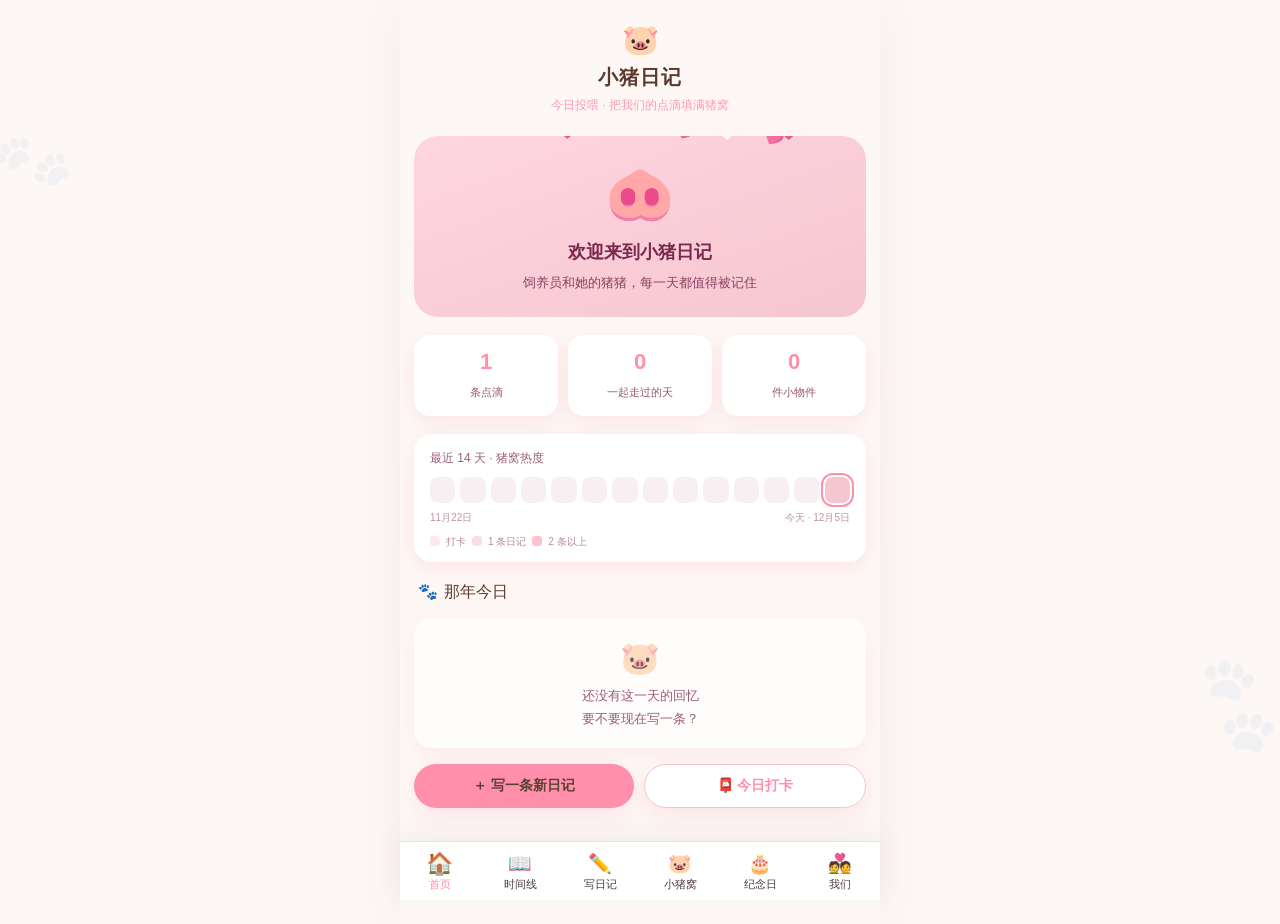
==== index.html @ 369c4606 "deploy: 小猪日记 v3.0（性能优化 + 按需加载 3D）· 2026-11-09 20:40" ====
<!DOCTYPE html>
<html lang="zh-CN">
<head>
<meta charset="UTF-8">
<meta name="viewport" content="width=device-width, initial-scale=1.0, viewport-fit=cover">
<meta name="theme-color" content="#FDF8F5">
<title>小猪日记 · 我们的点滴</title>
<meta name="description" content="专属你们俩的小猪日记，记录每一刻甜蜜。">
<link rel="manifest" href="manifest.json">
<meta name="apple-mobile-web-app-capable" content="yes">
<meta name="mobile-web-app-capable" content="yes">
<meta name="apple-mobile-web-app-status-bar-style" content="default">
<meta name="apple-mobile-web-app-title" content="小猪日记">
<link rel="apple-touch-icon" href="icons/apple-touch-icon.png">
<!-- iOS 主屏启动图：从桌面图标打开时先显示这一屏，避免白屏 -->
<link rel="apple-touch-startup-image" href="splash/1320x2868.png" media="(device-width: 440px) and (device-height: 956px) and (-webkit-device-pixel-ratio: 3)">
<link rel="apple-touch-startup-image" href="splash/1206x2622.png" media="(device-width: 402px) and (device-height: 874px) and (-webkit-device-pixel-ratio: 3)">
<link rel="apple-touch-startup-image" href="splash/1290x2796.png" media="(device-width: 430px) and (device-height: 932px) and (-webkit-device-pixel-ratio: 3)">
<link rel="apple-touch-startup-image" href="splash/1179x2556.png" media="(device-width: 393px) and (device-height: 852px) and (-webkit-device-pixel-ratio: 3)">
<link rel="apple-touch-startup-image" href="splash/1170x2532.png" media="(device-width: 390px) and (device-height: 844px) and (-webkit-device-pixel-ratio: 3)">
<link rel="apple-touch-startup-image" href="splash/1125x2436.png" media="(device-width: 375px) and (device-height: 812px) and (-webkit-device-pixel-ratio: 3)">
<link rel="apple-touch-startup-image" href="splash/1242x2208.png" media="(device-width: 414px) and (device-height: 736px) and (-webkit-device-pixel-ratio: 3)">
<link rel="apple-touch-startup-image" href="splash/828x1792.png" media="(device-width: 414px) and (device-height: 896px) and (-webkit-device-pixel-ratio: 2)">
<link rel="apple-touch-startup-image" href="splash/750x1334.png" media="(device-width: 375px) and (device-height: 667px) and (-webkit-device-pixel-ratio: 2)">
<link rel="apple-touch-startup-image" href="splash/1668x2388.png" media="(device-width: 834px) and (device-height: 1194px) and (-webkit-device-pixel-ratio: 2)">
<link rel="apple-touch-startup-image" href="splash/2048x2732.png" media="(device-width: 1024px) and (device-height: 1366px) and (-webkit-device-pixel-ratio: 2)">
<link rel="icon" href="data:image/svg+xml,<svg xmlns='http://www.w3.org/2000/svg' viewBox='0 0 100 100'><text y='.9em' font-size='90'>🐷</text></svg>">
<link rel="stylesheet" href="css/style.css">
  <link rel="stylesheet" href="css/sync.css">
  <link rel="stylesheet" href="css/pen.css">
</head>
<body>

  <!-- ===== 顶部 ===== -->
  <header class="app-header">
    <span class="pig-logo" aria-hidden="true">🐷</span>
    <h1>小猪日记</h1>
    <div class="sub">今日投喂 · 把我们的点滴填满猪窝</div>
  </header>

  <!-- ===== 首页 ===== -->
  <section class="page" id="page-home" aria-label="首页">
    <div class="hero">
      <span class="big-pig" aria-hidden="true">🐽</span>
      <h2>欢迎来到小猪日记</h2>
      <p>饲养员和她的猪猪，每一天都值得被记住</p>
      <div class="hearts" aria-hidden="true"></div>
    </div>

    <div class="stat-row">
      <div class="stat"><b id="stat-entries">0</b><span>条点滴</span></div>
      <div class="stat"><b id="stat-days">0</b><span>一起走过的天</span></div>
      <div class="stat"><b id="stat-items">0</b><span>件小物件</span></div>
    </div>

    <div class="card heat-card">
      <div class="heat-title">最近 14 天 · 猪窝热度</div>
      <div class="heat" id="heat"></div>
      <div class="heat-range" id="heat-range"></div>
      <div class="heat-legend"><i data-l="1"></i>打卡 <i data-l="2"></i>1 条日记 <i data-l="3"></i>2 条以上</div>
    </div>

    <div id="onthisday"></div>

    <div class="home-actions">
      <button class="btn" id="go-write">＋ 写一条新日记</button>
      <button class="btn ghost" id="go-checkin">📮 今日打卡</button>
    </div>
  </section>

  <!-- ===== 时间线 ===== -->
  <section class="page" id="page-timeline" aria-label="时间线">
    <div class="section-title"><span class="paw" aria-hidden="true">🐾</span>我们的时间线<span class="count" id="tl-count"></span></div>

    <div class="search-row">
      <div class="search">
        <span class="si" aria-hidden="true">🔍</span>
        <input id="tl-search" type="search" placeholder="搜索标题、内容或标签" aria-label="搜索日记" autocomplete="off">
        <button type="button" id="tl-clear" aria-label="清空搜索" hidden>✕</button>
      </div>
    </div>
    <div class="chips" id="tag-bar"></div>

    <div class="card">
      <div class="timeline" id="tl-list"></div>
    </div>
  </section>

  <!-- ===== 写点滴 ===== -->
  <section class="page" id="page-write" aria-label="写日记">
    <div class="section-title"><span class="paw" aria-hidden="true">🐾</span><span id="write-title">写一条新日记</span></div>
    <div class="card">
      <form id="entry-form" novalidate>
        <div class="field">
          <label for="e-date">这一天</label>
          <input id="e-date" type="date">
        </div>
        <div class="field">
          <label>今天是什么心情？</label>
          <div class="mood-pick" id="entry-mood" role="group" aria-label="选择心情">
            <span role="button" tabindex="0" aria-pressed="false">🥰</span>
            <span role="button" tabindex="0" aria-pressed="false">😊</span>
            <span role="button" tabindex="0" aria-pressed="false">🥲</span>
            <span role="button" tabindex="0" aria-pressed="false">😴</span>
            <span role="button" tabindex="0" aria-pressed="false">🤪</span>
            <span role="button" tabindex="0" aria-pressed="false">🥺</span>
          </div>
        </div>
        <div class="field">
          <label for="e-title">标题</label>
          <input id="e-title" type="text" placeholder="例如：一起去喝了奶茶" maxlength="60" autocomplete="off">
        </div>
        <div class="field">
          <label for="e-text">内容</label>
          <textarea id="e-text" placeholder="小猪想记住的细节……"></textarea>
        </div>
        <div class="field">
          <label for="e-tags">标签（用逗号分隔，可选）</label>
          <input id="e-tags" type="text" placeholder="例如：奶茶, 约会, 周末" autocomplete="off">
        </div>
        <button class="btn block" type="submit" id="entry-submit">🐽 小猪记下啦</button>
        <button class="btn block ghost" type="button" id="entry-cancel" hidden>取消编辑</button>
      </form>
    </div>
  </section>

  <!-- ===== 小猪屋（打卡 + 小物件） ===== -->
  <section class="page" id="page-items" aria-label="小猪窝">
    <div class="section-title"><span class="paw" aria-hidden="true">🐾</span>小猪窝 · 养成</div>
    <div class="pen-card" id="pen-card">
      <div class="pen-scene" id="pen-scene">
        <span class="pen-glow" aria-hidden="true"></span>
        <canvas class="pig-3d" id="pig3d" aria-hidden="true"></canvas>
        <span class="pig-shadow" aria-hidden="true"></span>
        <button class="pig pig-element" id="pig" type="button" aria-label="摸摸小猪的头">
          <span class="pig-float" aria-hidden="true">
            <span class="pig-ear left"></span>
            <span class="pig-ear right"></span>
            <span class="pig-head">
              <span class="pig-eye left"><i></i></span>
              <span class="pig-eye right"><i></i></span>
              <span class="pig-cheek left"></span>
              <span class="pig-cheek right"></span>
              <span class="pig-snout"><i></i><i></i></span>
              <span class="pig-mouth"></span>
            </span>
            <span class="pig-crown" id="pig-crown" hidden>👑</span>
          </span>
        </button>
        <span class="pig-zzz" id="pig-zzz" aria-hidden="true">z</span>
        <div class="pen-fx" id="pen-fx" aria-hidden="true"></div>
      </div>

      <div class="pen-stats">
        <div class="pen-stat"><b id="pen-hunger">0</b><span>饱腹度</span></div>
        <div class="pen-stat"><b id="pen-growth">0</b><span>成长值</span></div>
        <div class="pen-stat"><b id="pen-streak">0</b><span>连续互动</span></div>
      </div>

      <div class="pen-actions">
        <button class="btn sm" type="button" id="btn-feed">🍎 喂食</button>
        <button class="btn sm ghost" type="button" id="btn-pat">🤚 摸头</button>
        <button class="btn sm ghost" type="button" id="btn-sleep">😴 睡觉</button>
      </div>
      <p class="hint" id="pen-hint">点点小猪摸摸头，喂饱它就会慢慢长大～</p>
    </div>

    <div class="section-title"><span class="paw" aria-hidden="true">🐾</span>今日打卡</div>
    <div class="card">
      <form id="check-form" novalidate>
        <div class="check-grid">
          <div class="field">
            <label for="c-weather">天气</label>
            <select id="c-weather">
              <option value="晴">☀️ 晴</option>
              <option value="多云">⛅ 多云</option>
              <option value="雨">🌧️ 雨</option>
              <option value="雪">❄️ 雪</option>
              <option value="雾">🌫️ 雾</option>
              <option value="夜">🌙 夜</option>
            </select>
          </div>
          <div class="field">
            <label>今天的心情猪</label>
            <div class="mood-pick" id="c-mood" role="group" aria-label="选择心情色">
              <span role="button" tabindex="0" aria-pressed="false">🩷</span>
              <span role="button" tabindex="0" aria-pressed="false">🩵</span>
              <span role="button" tabindex="0" aria-pressed="false">🤍</span>
              <span role="button" tabindex="0" aria-pressed="false">🩶</span>
            </div>
          </div>
        </div>
        <div class="field">
          <label for="c-quote">今日一句</label>
          <input id="c-quote" type="text" placeholder="今天最想说的一句话" maxlength="80" autocomplete="off">
        </div>
        <div class="field">
          <label for="c-song">一起听的歌</label>
          <input id="c-song" type="text" placeholder="歌名 / 歌手" maxlength="60" autocomplete="off">
        </div>
        <div class="field">
          <label for="c-note">小备注</label>
          <input id="c-note" type="text" placeholder="今天发生的小事" maxlength="120" autocomplete="off">
        </div>
        <button class="btn block" type="submit">🐾 打卡完成</button>
      </form>
    </div>

    <div class="section-title"><span class="paw" aria-hidden="true">🐾</span>打卡小存档</div>
    <div class="card" id="checkin-history"></div>

    <div class="section-title"><span class="paw" aria-hidden="true">🐾</span>小猪屋 · 小物件<span class="count" id="item-count"></span></div>
    <div class="card">
      <form id="item-form" novalidate>
        <div class="field">
          <label>选一个图标</label>
          <input id="i-icon" type="hidden" value="🧸">
          <div id="emoji-picker" class="emoji-picker" role="group" aria-label="选择小物件图标"></div>
        </div>
        <div class="field">
          <label for="i-name">物件名称</label>
          <input id="i-name" type="text" placeholder="例如：第一次约会的电影票" maxlength="40" autocomplete="off">
        </div>
        <div class="field">
          <label for="i-desc">小故事</label>
          <input id="i-desc" type="text" placeholder="关于它的回忆（可选）" maxlength="80" autocomplete="off">
        </div>
        <button class="btn block" type="submit">🧸 收藏进小猪屋</button>
      </form>
    </div>

    <div class="item-grid" id="item-grid"></div>
  </section>

  <!-- ===== 纪念日 ===== -->
  <section class="page" id="page-milestone" aria-label="纪念日">
    <div class="section-title"><span class="paw" aria-hidden="true">🐾</span>我们的日子</div>
    <div id="together-days"></div>
    <div id="ms-list"></div>

    <div class="section-title"><span class="paw" aria-hidden="true">🐾</span>添加纪念日</div>
    <div class="card">
      <form id="ms-form" novalidate>
        <div class="field">
          <label for="m-type">类型</label>
          <select id="m-type">
            <option value="anniversary">💍 在一起的日子</option>
            <option value="birthday">🎂 生日</option>
            <option value="custom">🎈 其他纪念日</option>
          </select>
        </div>
        <div class="field">
          <label for="m-title">名字</label>
          <input id="m-title" type="text" placeholder="例如：第一次牵手" maxlength="40" autocomplete="off">
        </div>
        <div class="field">
          <label for="m-date">日期</label>
          <input id="m-date" type="date">
        </div>
        <button class="btn block" type="submit">🎈 加入倒数</button>
      </form>
    </div>
  </section>

  <!-- ===== 我们 ===== -->
  <section class="page" id="page-us" aria-label="我们">
    <div class="section-title"><span class="paw" aria-hidden="true">🐾</span>关于我们</div>
    <div class="card">
      <div class="us-heart" aria-hidden="true">🐷💗🐽</div>
      <div class="us-names"><span id="us-a">小猪</span> &amp; <b id="us-b">饲养员</b></div>
      <div class="us-line">今日投喂 · 把猪窝填满</div>
      <div class="us-quote">"小猪今日心情：多云转晴，因为见到了饲养员。"</div>

      <form id="us-form" novalidate>
        <div class="field">
          <label for="us-text-a">TA 的称呼</label>
          <input id="us-text-a" type="text" placeholder="小猪" maxlength="20" autocomplete="off">
        </div>
        <div class="field">
          <label for="us-text-b">你的称呼</label>
          <input id="us-text-b" type="text" placeholder="饲养员" maxlength="20" autocomplete="off">
        </div>
        <button class="btn block" type="submit">🐽 保存称呼</button>
      </form>
    </div>

    <div class="card" id="sync-card" hidden>
      <div class="section-sub">🔗 两台手机同步</div>
      <p class="hint">连上之后，谁写的另一边几秒就能看到；<b>删除也会同步</b>。日记在本机加密后才上传，服务器只存乱码。</p>
      <div id="sync-off">
        <button class="btn block" type="button" id="btn-sync-create">🐷 我先开一个，生成配对码</button>
        <div class="field" style="margin-top:12px">
          <label for="sync-code">或者填对方给的配对码</label>
          <input id="sync-code" type="text" placeholder="XXXX-XXXX-XXXX-XXXX" maxlength="19" autocomplete="off" autocapitalize="characters" spellcheck="false">
        </div>
        <button class="btn ghost block" type="button" id="btn-sync-join">🔗 连上对方的</button>
      </div>
      <div id="sync-on" hidden>
        <div class="sync-code" id="sync-code-show"></div>
        <div class="data-row">
          <button class="btn sm ghost" type="button" id="btn-sync-copy">复制配对码</button>
          <button class="btn sm" type="button" id="btn-sync-now">立即同步</button>
          <button class="btn sm danger" type="button" id="btn-sync-off">断开</button>
        </div>
      </div>
      <p class="hint" id="sync-status"></p>
    </div>

    <div class="card">
      <div class="section-sub">数据存在这台设备的浏览器里</div>
      <div class="data-summary" id="data-summary"></div>
      <div class="data-row">
        <button class="btn sm" type="button" id="btn-export">⬇️ 导出备份</button>
        <button class="btn sm ghost" type="button" id="btn-share" hidden>📤 分享给对方</button>
        <label class="btn sm ghost" for="file-import" role="button" tabindex="0">⬆️ 导入备份</label>
        <input id="file-import" type="file" accept="application/json,.json" hidden>
        <button class="btn sm danger" type="button" id="btn-clear">🗑️ 清空数据</button>
      </div>
      <p class="hint">💡 换手机、换浏览器或清理缓存前，记得先导出一份备份。<br>导入使用合并方式，不会覆盖已有的回忆。<br>📱 两台手机想共用一份日记：A 点「分享给对方」发出去，B 点「导入备份」选中它即可（合并，不覆盖）。</p>
    </div>

    <div class="card" id="install-card" hidden>
      <div class="section-sub">📲 装到手机主屏</div>
      <p class="hint" id="install-hint"></p>
      <button class="btn block" type="button" id="btn-install" hidden>➕ 添加到主屏幕</button>
      <a class="btn block ghost" id="btn-apk" href="./dl/pig-diary.apk" download hidden>⬇️ 下载安卓安装包（APK）</a>
      <p class="hint" id="apk-note" hidden></p>
      <p class="hint" id="install-note" hidden>装好后从桌面图标打开，全屏无地址栏，断网也能写日记。</p>
    </div>
  </section>

  <!-- ===== 底部导航 ===== -->
  <nav class="tabbar" aria-label="主导航">
    <button data-page="home" class="active" aria-current="page"><span class="ic" aria-hidden="true">🏠</span>首页</button>
    <button data-page="timeline"><span class="ic" aria-hidden="true">📖</span>时间线</button>
    <button data-page="write"><span class="ic" aria-hidden="true">✏️</span>写日记</button>
    <button data-page="items"><span class="ic" aria-hidden="true">🐷</span>小猪窝</button>
    <button data-page="milestone"><span class="ic" aria-hidden="true">🎂</span>纪念日</button>
    <button data-page="us"><span class="ic" aria-hidden="true">💑</span>我们</button>
  </nav>

  <button id="toTop" title="回到顶部" aria-label="回到顶部">🐽</button>
  <div class="toast" id="toast" role="status" aria-live="polite"></div>

  <noscript><div class="card" style="margin-top:20px">这个页面需要开启 JavaScript 才能记录小猪日记 🐷</div></noscript>

  <script src="js/data.js"></script>
  <script src="js/sync-config.js"></script>
  <script src="js/sync.js"></script>
  <script src="js/app.js"></script>
  <script src="js/pen.js"></script>
  <script src="js/pig-motion.js"></script>
  <script src="js/pig3d.js"></script>
</body>
</html>
---- css/style.css ----
﻿/* ===== 小猪日记 · 样式 ===== */
:root {
  --bg:        #FDF8F5;
  --pink:      #F5C6D0;
  --pink2:     #FFD6E0;
  --pink-hot:  #FF8FAB;
  --press:     #7A284E;   /* 深压色：正文/日期 */
  --brown:     #5C3A2E;   /* 暖棕：标题强调 */
  --text:      #4A3B3A;   /* 暖棕灰正文，不用纯黑 */
  --line:      #F3DDE2;
  --shadow:    0 6px 20px rgba(255, 143, 171, 0.18);
  --radius:    18px;
}

* { box-sizing: border-box; margin: 0; padding: 0; -webkit-tap-highlight-color: transparent; }

html { background: var(--bg); overscroll-behavior-y: contain; }
html, body { -webkit-text-size-adjust: 100%; }

body {
  font-family: -apple-system, "PingFang SC", "Microsoft YaHei", "WenQuanYi Micro Hei", sans-serif;
  background: var(--bg);
  color: var(--text);
  line-height: 1.75;
  font-size: 15px;
  max-width: 480px;
  margin: 0 auto;
  min-height: 100vh;
  min-height: 100dvh;
  position: relative;
  overflow-x: hidden;
}

[hidden] { display: none !important; }

/* 背景装饰：淡淡的爪印 */
body::before {
  content: "🐾";
  position: fixed;
  top: 12%; left: -6px;
  font-size: 60px;
  opacity: .05;
  transform: rotate(-20deg);
  pointer-events: none;
  z-index: 0;
}
body::after {
  content: "🐾";
  position: fixed;
  bottom: 14%; right: -8px;
  font-size: 80px;
  opacity: .05;
  transform: rotate(25deg);
  pointer-events: none;
  z-index: 0;
}

a { color: var(--press); }

/* 键盘可达性 */
:focus-visible {
  outline: 2px solid var(--pink-hot);
  outline-offset: 2px;
  border-radius: 8px;
}

/* ===== 顶部 ===== */
.app-header {
  text-align: center;
  padding: calc(22px + env(safe-area-inset-top, 0px)) 16px 14px;
  position: relative;
  z-index: 2;
}
.app-header .pig-logo {
  font-size: 30px;
  display: block;
  line-height: 1.2;
  animation: wobble 3s ease-in-out infinite;
}
.app-header h1 {
  font-size: 20px;
  color: var(--brown);
  letter-spacing: 1px;
  margin-top: 2px;
}
.app-header .sub {
  font-size: 12px;
  color: var(--pink-hot);
  opacity: .9;
}
@keyframes wobble {
  0%,100% { transform: rotate(-4deg); }
  50%     { transform: rotate(4deg); }
}

/* ===== 卡片通用 ===== */
.card {
  background: #fff;
  border-radius: var(--radius);
  box-shadow: var(--shadow);
  padding: 16px;
  margin: 0 14px 16px;
  position: relative;
  z-index: 1;
}

.section-title {
  display: flex;
  align-items: center;
  gap: 6px;
  font-size: 16px;
  color: var(--brown);
  margin: 4px 18px 12px;
}
.section-title .paw { color: var(--pink-hot); }
.section-title .count {
  margin-left: auto;
  font-size: 11px;
  font-weight: normal;
  color: var(--press);
  opacity: .6;
}
.section-sub {
  font-size: 13px;
  color: var(--brown);
  margin-bottom: 6px;
}

/* ===== Hero 首页 ===== */
.hero {
  background: linear-gradient(160deg, var(--pink2), var(--pink));
  border-radius: 24px;
  margin: 6px 14px 18px;
  padding: 22px 18px;
  text-align: center;
  position: relative;
  overflow: hidden;
  z-index: 1;
}
.hero .big-pig { font-size: 56px; display: block; line-height: 1.3; }
.hero h2 { color: var(--press); font-size: 18px; margin: 6px 0 4px; }
.hero p { font-size: 13px; color: var(--press); opacity: .85; }

/* 飘落爱心 */
.hearts { position: absolute; inset: 0; pointer-events: none; overflow: hidden; }
.hearts i {
  position: absolute;
  top: -20px;
  color: #fff;
  font-style: normal;
  animation: fall linear infinite;
  opacity: .8;
}
@keyframes fall {
  0%   { transform: translateY(0) rotate(0deg);   opacity: 0; }
  10%  { opacity: .9; }
  100% { transform: translateY(220px) rotate(360deg); opacity: 0; }
}

/* ===== 数据小格子 ===== */
.stat-row { display: flex; gap: 10px; margin: 0 14px 18px; }
.stat {
  flex: 1;
  background: #fff;
  border-radius: 16px;
  box-shadow: var(--shadow);
  padding: 12px 8px;
  text-align: center;
}
.stat b { display: block; font-size: 22px; color: var(--pink-hot); line-height: 1.4; }
.stat span { font-size: 11px; color: var(--press); opacity: .8; }

/* ===== 最近 14 天热度 ===== */
.heat-card { padding: 14px 16px 12px; }
.heat-title { font-size: 12px; color: var(--press); opacity: .75; margin-bottom: 8px; }
.heat { display: flex; gap: 5px; }
.heat .h {
  flex: 1 1 0;
  min-width: 0;
  height: 26px;
  border-radius: 8px;
  background: #F8EFF2;
}
.heat .h[data-l="1"] { background: var(--pink2); }
.heat .h[data-l="2"] { background: var(--pink); }
.heat .h[data-l="3"] { background: var(--pink-hot); }
.heat .h[data-today="1"] { outline: 2px solid var(--pink-hot); outline-offset: 2px; }
.heat-range {
  display: flex;
  justify-content: space-between;
  font-size: 10px;
  color: var(--press);
  opacity: .5;
  margin-top: 6px;
}
.heat-legend {
  display: flex;
  align-items: center;
  gap: 6px;
  font-size: 10px;
  color: var(--press);
  opacity: .55;
  margin-top: 6px;
}
.heat-legend i {
  width: 10px; height: 10px; border-radius: 3px;
  display: inline-block; background: var(--pink2);
}
.heat-legend i[data-l="2"] { background: var(--pink); }
.heat-legend i[data-l="3"] { background: var(--pink-hot); }

/* 首页按钮 */
.home-actions {
  display: flex;
  gap: 10px;
  margin: 0 14px 20px;
}
.home-actions .btn { flex: 1; padding: 12px 8px; font-size: 14px; }

/* ===== 搜索 / 标签筛选 ===== */
.search-row { margin: 0 14px 10px; }
.search {
  display: flex;
  align-items: center;
  gap: 8px;
  background: #fff;
  border: 1.5px solid var(--line);
  border-radius: 24px;
  padding: 7px 14px;
  box-shadow: var(--shadow);
}
.search .si { font-size: 13px; opacity: .55; }
.search input {
  flex: 1;
  min-width: 0;
  border: none;
  outline: none;
  background: transparent;
  font-size: 14px;
  color: var(--text);
  font-family: inherit;
}
.search input::-webkit-search-cancel-button { display: none; }
.search button {
  border: none;
  background: none;
  color: var(--press);
  opacity: .5;
  font-size: 13px;
  cursor: pointer;
  padding: 2px 4px;
  line-height: 1;
}

.chips {
  display: flex;
  gap: 6px;
  overflow-x: auto;
  padding: 0 14px 12px;
  scrollbar-width: none;
}
.chips::-webkit-scrollbar { display: none; }
.chip {
  flex: 0 0 auto;
  border: 1px solid var(--pink);
  background: #fff;
  color: var(--press);
  border-radius: 20px;
  padding: 3px 12px;
  font-size: 12px;
  cursor: pointer;
  font-family: inherit;
  transition: .18s;
}
.chip.on { background: var(--pink-hot); border-color: var(--pink-hot); color: #fff; }

/* ===== 时间线 ===== */
.timeline { position: relative; padding-left: 8px; }
.tl-item {
  position: relative;
  padding: 4px 6px 20px 34px;
  border-left: 2px dashed var(--pink);
}
.tl-item:last-child { border-left-color: transparent; }
.tl-item::before {
  content: "🐽";
  position: absolute;
  left: -15px;
  top: 2px;
  width: 28px; height: 28px;
  background: #fff;
  border-radius: 50%;
  display: flex; align-items: center; justify-content: center;
  font-size: 14px;
  box-shadow: var(--shadow);
}
.tl-date { font-size: 12px; color: var(--press); opacity: .8; }
.tl-title { font-size: 15px; color: var(--brown); margin: 2px 0; }
.tl-text { font-size: 14px; color: var(--text); word-break: break-word; }
.tl-tags { margin-top: 6px; display: flex; flex-wrap: wrap; gap: 6px; }
.tl-tag {
  font-family: inherit;
  border: none;
  font-size: 11px;
  background: var(--pink2);
  color: var(--press);
  padding: 2px 10px;
  border-radius: 20px;
  cursor: pointer;
}
.tl-foot { margin-top: 8px; display: flex; align-items: center; gap: 8px; }
.like-btn {
  border: none;
  background: var(--pink2);
  color: var(--press);
  font-size: 12px;
  font-family: inherit;
  padding: 4px 12px;
  border-radius: 20px;
  cursor: pointer;
}
.like-btn.on { background: var(--pink-hot); color: #fff; }
.tl-edit, .tl-del {
  border: none;
  background: none;
  color: #b97c92;
  font-size: 12px;
  font-family: inherit;
  cursor: pointer;
  padding: 4px 2px;
}
.tl-edit { margin-left: auto; }
.tl-del { color: #c99; }

/* 空状态 */
.empty {
  text-align: center;
  padding: 30px 16px;
  color: var(--press);
  opacity: .75;
  font-size: 13px;
}
.empty .ep { font-size: 44px; display: block; margin-bottom: 8px; line-height: 1.4; }
.empty.small { padding: 18px 12px; }
.empty.small .ep { font-size: 32px; margin-bottom: 4px; }

/* ===== 按钮 ===== */
.btn {
  display: inline-block;
  border: none;
  background: #FF8FAB;
  color: #5C4033;
  font-weight: 600;
  font-size: 15px;
  font-family: inherit;
  padding: 12px 22px;
  border-radius: 24px;
  cursor: pointer;
  box-shadow: var(--shadow);
  text-decoration: none;
  text-align: center;
  transition: transform .15s, box-shadow .15s;
}
.btn:active { transform: translateY(1px); }
.btn.ghost { background: #fff; color: var(--pink-hot); border: 1px solid var(--pink); }
.btn.danger { background: #fff; color: #C2557A; border: 1px solid #EFC3D1; }
.btn.block { display: block; width: 100%; margin: 0 0 12px; }
.btn.block:last-child { margin-bottom: 0; }
.btn.sm { font-size: 12.5px; padding: 8px 12px; border-radius: 18px; }

/* ===== 表单 ===== */
.field { margin-bottom: 14px; }
.field label { display: block; font-size: 13px; color: var(--brown); margin-bottom: 6px; }
.field input, .field textarea, .field select {
  width: 100%;
  border: 1.5px solid var(--line);
  background: #fff;
  border-radius: 12px;
  padding: 10px 12px;
  font-size: 14px;
  color: var(--text);
  font-family: inherit;
  transition: border-color .2s;
}
.field input:focus, .field textarea:focus, .field select:focus {
  outline: none;
  border-color: var(--pink-hot);
}
.field textarea { min-height: 110px; resize: vertical; line-height: 1.7; }
.mood-pick { display: flex; gap: 6px; flex-wrap: wrap; }
.mood-pick span {
  font-size: 22px;
  cursor: pointer;
  padding: 4px 6px;
  border-radius: 10px;
  opacity: .4;
  transition: .2s;
}
.mood-pick span.active { opacity: 1; background: var(--pink2); transform: scale(1.15); }

/* ===== 打卡 ===== */
.check-grid { display: grid; grid-template-columns: 1fr 1fr; gap: 10px; }
.check-grid .field { margin-bottom: 14px; }

/* 打卡小存档 */
#checkin-history { padding: 6px 16px; }
.chk {
  display: flex;
  align-items: flex-start;
  gap: 10px;
  padding: 12px 0;
  border-bottom: 1px dashed var(--line);
}
.chk:last-child { border-bottom: none; }
.chk .cm { font-size: 20px; line-height: 1.6; }
.chk .cb { flex: 1; min-width: 0; }
.chk .cd { font-size: 11px; color: var(--press); opacity: .7; margin-bottom: 2px; }
.chk .cq { font-size: 13px; color: var(--brown); word-break: break-word; }
.chk .cs { font-size: 12px; color: var(--text); opacity: .82; word-break: break-word; }

.icon-btn {
  border: none;
  background: transparent;
  color: #d3a9b7;
  font-size: 13px;
  line-height: 1;
  padding: 4px 6px;
  cursor: pointer;
  border-radius: 8px;
  font-family: inherit;
}
.icon-btn:active { background: var(--pink2); }

/* ===== 小物件 ===== */
.emoji-picker {
  display: flex;
  flex-wrap: wrap;
  gap: 2px;
  background: var(--pink2);
  border-radius: 12px;
  padding: 6px;
}
.emoji-picker .emo {
  border: none;
  background: transparent;
  font-size: 20px;
  line-height: 1.5;
  padding: 3px 5px;
  border-radius: 8px;
  cursor: pointer;
  transition: .15s;
}
.emoji-picker .emo.on { background: #fff; transform: scale(1.1); }

.item-grid {
  display: grid;
  grid-template-columns: 1fr 1fr;
  gap: 12px;
  margin: 0 14px 16px;
}
.item {
  position: relative;
  background: #fff;
  border-radius: 16px;
  box-shadow: var(--shadow);
  padding: 14px 12px;
  text-align: center;
}
.item .emo { font-size: 30px; display: block; line-height: 1.4; }
.item .in { font-size: 14px; color: var(--brown); margin: 4px 0 2px; word-break: break-word; }
.item .id { font-size: 11px; color: var(--press); opacity: .7; }
.item .desc { margin-top: 4px; word-break: break-word; }
.item .x { position: absolute; top: 4px; right: 6px; }

/* ===== 纪念日 ===== */
.ms-item {
  display: flex; align-items: center; gap: 10px;
  background: #fff; border-radius: 16px; box-shadow: var(--shadow);
  padding: 12px 14px; margin: 0 14px 12px;
}
.ms-item .emo { font-size: 26px; }
.ms-item .mi { flex: 1; min-width: 0; }
.ms-item .mt { font-size: 15px; color: var(--brown); word-break: break-word; }
.ms-item .md { font-size: 11px; color: var(--press); opacity: .8; }
.ms-item .days {
  text-align: right;
  font-size: 20px; color: var(--pink-hot); font-weight: bold;
  line-height: 1.2;
  min-width: 46px;
}
.ms-item .days small { display: block; font-size: 10px; color: var(--press); opacity: .7; font-weight: normal; }

.card.together { text-align: center; }
.tg-label { font-size: 12px; color: var(--press); opacity: .8; }
.tg-days { font-size: 36px; color: var(--pink-hot); font-weight: bold; line-height: 1.3; }

/* ===== 我们页 ===== */
.us-heart { text-align: center; font-size: 40px; margin: 4px 0 10px; line-height: 1.4; }
.us-names { text-align: center; font-size: 18px; color: var(--brown); margin-bottom: 4px; }
.us-names b { color: var(--pink-hot); }
.us-line { text-align: center; font-size: 12px; color: var(--press); opacity: .7; margin-bottom: 16px; }
.us-quote { font-style: italic; text-align: center; color: var(--press); font-size: 14px; padding: 10px 0; }

.data-summary { font-size: 12px; color: var(--press); opacity: .8; margin-bottom: 12px; line-height: 1.9; }
.data-row { display: flex; flex-wrap: wrap; gap: 8px; }
.k {
  display: inline-block;
  min-width: 18px;
  padding: 0 4px;
  border: 1px solid var(--line);
  border-radius: 6px;
  background: #fff;
  font-size: 12px;
  line-height: 18px;
  text-align: center;
}
.hint {
  font-size: 11.5px;
  color: var(--press);
  opacity: .65;
  line-height: 1.8;
  margin-top: 12px;
}

/* ===== 底部导航 ===== */
.tabbar {
  position: fixed;
  bottom: 0; left: 50%;
  transform: translateX(-50%);
  width: 100%; max-width: 480px;
  display: flex;
  background: rgba(255,255,255,.95);
  -webkit-backdrop-filter: blur(8px);
  backdrop-filter: blur(8px);
  border-top: 1px solid var(--line);
  z-index: 50;
  padding-bottom: env(safe-area-inset-bottom, 0px);
}
.tabbar button {
  flex: 1;
  min-width: 0;
  border: none; background: none;
  padding: 8px 0;
  font-size: 10.5px;
  font-family: inherit;
  color: var(--text);
  cursor: pointer;
}
.tabbar button .ic { display: block; font-size: 19px; line-height: 1.45; }
.tabbar button.active { color: var(--pink-hot); }
.tabbar button.active .ic { transform: scale(1.15); }

/* 页面切换 */
.page { display: none; padding-bottom: calc(96px + env(safe-area-inset-bottom, 0px)); }
.page.show { display: block; animation: fade .35s ease; }
@keyframes fade { from { opacity: 0; transform: translateY(8px); } to { opacity: 1; transform: none; } }

/* 提示 */
.toast {
  position: fixed;
  bottom: calc(84px + env(safe-area-inset-bottom, 0px)); left: 50%; transform: translateX(-50%);
  background: var(--press); color: #fff;
  padding: 10px 20px; border-radius: 24px;
  font-size: 13px; z-index: 99;
  opacity: 0; transition: .3s;
  pointer-events: none;
  max-width: 88vw;
  text-align: center;
}
.toast.show { opacity: 1; }

/* 回到顶部：小猪屁股 */
#toTop {
  position: fixed;
  right: 16px; bottom: calc(84px + env(safe-area-inset-bottom, 0px));
  width: 46px; height: 46px;
  border-radius: 50%;
  background: var(--pink-hot);
  color: #fff;
  border: none; cursor: pointer;
  font-size: 20px;
  box-shadow: var(--shadow);
  z-index: 60;
  display: none;
}
#toTop.show { display: block; animation: pop .3s ease; }
@keyframes pop { from { transform: scale(0); } to { transform: scale(1); } }

/* ===== 大屏 ===== */
@media (min-width: 520px) {
  body { box-shadow: 0 0 60px rgba(122, 40, 78, .06); }
  .tabbar { box-shadow: 0 -8px 30px rgba(122, 40, 78, .06); }
}

/* ===== 减少动态 ===== */
@media (prefers-reduced-motion: reduce) {
  *, *::before, *::after {
    animation-duration: .001ms !important;
    animation-iteration-count: 1 !important;
    transition-duration: .001ms !important;
    scroll-behavior: auto !important;
  }
}
---- css/sync.css ----
/* 两台手机同步用的小样式 */
.sync-code {
  font-family: ui-monospace, SFMono-Regular, Menlo, Consolas, monospace;
  font-size: 1.02rem;
  letter-spacing: .1em;
  text-align: center;
  padding: 14px 10px;
  margin: 6px 0 10px;
  border-radius: 14px;
  background: #FFF1F5;
  color: #7A284E;
  word-break: break-all;
  -webkit-user-select: all;
  user-select: all;
}
#sync-status:empty { display: none; }
#sync-status { margin-top: 8px; }
---- css/pen.css ----
﻿/* ===== 小猪窝：3D 卡通养成 =====
 * 全部用 CSS 渐变 + 阴影做出体积感，没有一张图片。
 * 分层：pen-scene（透视）→ pig（体型缩放）→ pig-float（呼吸/漂浮）→ 各部件
 */

.pen-card {
  background: linear-gradient(180deg, #FFFFFF 0%, #FCFCFE 100%);
  border-radius: var(--radius);
  box-shadow: 0 10px 28px rgba(150, 152, 190, .14), inset 0 1px 0 #fff;
  padding: 8px 12px 10px;
  margin-bottom: 14px;
  text-align: center;
}

/* 场景：给整个窝一点空间透视 */
.pen-scene {
  position: relative;
  height: 224px;
  border-radius: 18px;
  overflow: hidden;
  display: flex;
  align-items: flex-end;
  justify-content: center;
  perspective: 900px;
  perspective-origin: 50% 78%;
  background: linear-gradient(135deg, #D4C4FB 0%, #FBE4EC 100%);
  box-shadow: inset 0 1px 12px rgba(130, 132, 180, .10);
  transition: background .6s ease, filter .6s ease;
}

/* 睡觉时：天色暗下来，透出一点月光 */
.pen-scene.sleeping {
  background: linear-gradient(135deg, #BEA9EE 0%, #EFCBDD 100%);
  filter: saturate(.85);
}
.pen-scene.sleeping .pen-glow { opacity: 0; }
/* 3D 打开后不需要这层 CSS 柔光，不然会把房间颜色冲淡 */
.pen-scene.is3d .pen-glow { opacity: 0; }

/* 背景柔光 */
.pen-glow {
  position: absolute;
  left: 50%;
  bottom: 26px;
  width: 260px;
  height: 190px;
  margin-left: -130px;
  border-radius: 50%;
  background: radial-gradient(closest-side, rgba(255, 255, 255, .75), rgba(255, 255, 255, 0) 72%);
  opacity: .85;
  transition: opacity .6s ease;
  pointer-events: none;
}

/* ---------- 小猪 ---------- */
.pig {
  position: relative;
  z-index: 2;
  width: 168px;
  height: 168px;
  margin-bottom: 4px;
  padding: 0;
  border: 0;
  background: transparent;
  cursor: pointer;
  -webkit-tap-highlight-color: transparent;
  outline: none;
  transform-style: preserve-3d;
  /* 身体随成长值变大；轻微前倾做出立体感 */
  transform: rotateX(7deg) scale(var(--grow, 1));
  transform-origin: 50% 92%;
  transition: transform .6s cubic-bezier(.2, .8, .2, 1);
}
.pig:active { transform: rotateX(9deg) scale(calc(var(--grow, 1) * .94)); }
.pig:focus-visible { outline: 3px dashed var(--pink-hot); outline-offset: 8px; border-radius: 50%; }

/* 会呼吸、会上下飘的一层 */
.pig-float {
  position: absolute;
  inset: 0;
  display: block;
  transform-style: preserve-3d;
  animation: floaty 4.2s ease-in-out infinite;
}
@keyframes floaty {
  0%, 100% { transform: translateY(0) scale(1); }
  50%      { transform: translateY(-6px) scale(1.015); }
}

/* 头：径向渐变营造球体，底部内阴影做出下巴的厚度 */
.pig-head {
  position: absolute;
  left: 5px;
  top: 30px;
  width: 158px;
  height: 132px;
  border-radius: 50% 50% 46% 46% / 52% 52% 48% 48%;
  background:
    radial-gradient(60% 52% at 34% 24%, #FFE3EA 0%, #FFC9D6 42%, #FFB4C6 72%, #F79BAF 100%);
  box-shadow:
    inset 0 -18px 26px rgba(214, 96, 126, .30),
    inset 0 10px 18px rgba(255, 255, 255, .55),
    0 16px 26px rgba(226, 120, 150, .28),
    0 2px 0 #F08FA6;
  transform: translateZ(14px);
}
/* 高光：头顶那一片反光，是"亮面在左上"的关键 */
.pig-head::after {
  content: '';
  position: absolute;
  left: 16%;
  top: 7%;
  width: 46%;
  height: 28%;
  border-radius: 50%;
  background: radial-gradient(closest-side, rgba(255, 255, 255, .75), rgba(255, 255, 255, 0) 72%);
  filter: blur(2px);
  pointer-events: none;
}

/* 耳朵：带厚度和内侧阴影 */
.pig-ear {
  position: absolute;
  top: 8px;
  width: 52px;
  height: 52px;
  background:
    radial-gradient(60% 60% at 45% 35%, #FFD2DC 0%, #FFB0C2 55%, #EE8AA2 100%);
  border-radius: 62% 62% 16% 16% / 72% 72% 24% 24%;
  box-shadow:
    inset 0 -8px 12px rgba(214, 96, 126, .35),
    inset 0 6px 10px rgba(255, 255, 255, .5),
    0 5px 10px rgba(226, 120, 150, .25);
  transform-origin: 50% 92%;
}
.pig-ear.left {
  left: 8px;
  transform: rotate(-20deg) translateZ(6px);
  animation: earIdleL 7s ease-in-out infinite;
}
.pig-ear.right {
  right: 8px;
  transform: rotate(20deg) scaleX(-1) translateZ(6px);
  animation: earIdleR 7s ease-in-out infinite;
}
@keyframes earIdleL {
  0%, 86%, 100% { transform: rotate(-20deg) translateZ(6px); }
  90%           { transform: rotate(-29deg) translateZ(6px); }
  94%           { transform: rotate(-15deg) translateZ(6px); }
}
@keyframes earIdleR {
  0%, 86%, 100% { transform: rotate(20deg) scaleX(-1) translateZ(6px); }
  90%           { transform: rotate(29deg) scaleX(-1) translateZ(6px); }
  94%           { transform: rotate(15deg) scaleX(-1) translateZ(6px); }
}

/* 眼睛：玻璃球，带两个高光点，偶尔眨一下 */
.pig-eye {
  position: absolute;
  top: 56px;
  width: 22px;
  height: 24px;
  border-radius: 50%;
  background: radial-gradient(60% 60% at 35% 30%, #6B4A44 0%, #432B27 55%, #2A1A17 100%);
  box-shadow:
    inset 0 -3px 5px rgba(0, 0, 0, .45),
    0 2px 4px rgba(120, 60, 70, .28);
  transform-origin: 50% 62%;
  animation: blink 5.6s ease-in-out infinite;
  transition: height .18s ease, width .18s ease, top .18s ease;
}
.pig-eye.left { left: 40px; animation-delay: .1s; }
.pig-eye.right { right: 40px; }
/* 主高光 */
.pig-eye i {
  position: absolute;
  left: 4px;
  top: 4px;
  width: 8px;
  height: 8px;
  border-radius: 50%;
  background: #fff;
  opacity: .95;
  box-shadow: 0 0 4px rgba(255, 255, 255, .8);
}
/* 副高光 */
.pig-eye i::after {
  content: '';
  position: absolute;
  left: 9px;
  top: 11px;
  width: 4px;
  height: 4px;
  border-radius: 50%;
  background: rgba(255, 255, 255, .8);
}
@keyframes blink {
  0%, 92%, 100% { transform: scaleY(1); }
  95%, 97%      { transform: scaleY(.08); }
}

/* 腮红 */
.pig-cheek {
  position: absolute;
  top: 88px;
  width: 30px;
  height: 18px;
  border-radius: 50%;
  background: radial-gradient(closest-side, rgba(255, 106, 138, .55), rgba(255, 106, 138, 0) 78%);
}
.pig-cheek.left { left: 16px; }
.pig-cheek.right { right: 16px; }

/* 鼻子：凸出来的一块，带侧面和底部阴影 */
.pig-snout {
  position: absolute;
  left: 50%;
  top: 78px;
  width: 76px;
  height: 50px;
  margin-left: -38px;
  border-radius: 50% / 46%;
  background:
    radial-gradient(55% 55% at 38% 28%, #FFC6D3 0%, #FF9DB4 55%, #F5819B 100%);
  box-shadow:
    inset 0 -6px 10px rgba(198, 74, 106, .38),
    inset 0 5px 8px rgba(255, 255, 255, .5),
    0 8px 14px rgba(214, 96, 126, .32),
    0 1px 0 #E8778F;
  transform: translateZ(26px);
}
/* 鼻孔：小凹坑 */
.pig-snout i {
  position: absolute;
  top: 17px;
  width: 12px;
  height: 18px;
  border-radius: 50%;
  background: radial-gradient(60% 60% at 40% 30%, #B9556E 0%, #8E3A52 75%, #7A2F45 100%);
  box-shadow: inset 0 2px 3px rgba(0, 0, 0, .35), 0 1px 0 rgba(255, 255, 255, .35);
}
.pig-snout i:first-child { left: 18px; }
.pig-snout i:last-child { right: 18px; }

/* 嘴：一条带立体感的弧 */
.pig-mouth {
  position: absolute;
  left: 50%;
  top: 126px;
  width: 34px;
  height: 11px;
  margin-left: -17px;
  border-radius: 3px 3px 20px 20px;
  background: linear-gradient(180deg, #C9556B 0%, #A83C55 100%);
  box-shadow: inset 0 2px 3px rgba(0, 0, 0, .3), 0 1px 0 rgba(255, 255, 255, .3);
  transition: height .16s ease, width .16s ease, border-radius .16s ease, margin .16s ease;
  transform: translateZ(20px);
}

/* 王冠 */
.pig-crown {
  position: absolute;
  top: -14px;
  left: 50%;
  margin-left: -20px;
  font-size: 38px;
  line-height: 1;
  filter: drop-shadow(0 6px 8px rgba(150, 100, 10, .35));
  transform: rotate(-8deg) translateZ(40px);
  animation: crownFloat 2.6s ease-in-out infinite;
}
@keyframes crownFloat {
  0%, 100% { transform: rotate(-8deg) translateY(0) translateZ(40px); }
  50%      { transform: rotate(-3deg) translateY(-5px) translateZ(40px); }
}

/* 地面投影：跟着呼吸缩放，3D 的关键之一 */
.pig-shadow {
  position: absolute;
  left: 50%;
  bottom: -4px;
  width: 150px;
  height: 26px;
  margin-left: -75px;
  border-radius: 50%;
  background: radial-gradient(closest-side, rgba(214, 120, 148, .42), rgba(214, 120, 148, 0) 76%);
  filter: blur(2px);
  transform: scale(var(--grow, 1));
  transition: transform .6s cubic-bezier(.2, .8, .2, 1), opacity .5s ease;
  animation: shadowPulse 4.2s ease-in-out infinite;
  pointer-events: none;
}
@keyframes shadowPulse {
  0%, 100% { opacity: .9; transform: scale(var(--grow, 1)); }
  50%      { opacity: .68; transform: scale(calc(var(--grow, 1) * .93)); }
}

/* ---------- 动作 ---------- */
@keyframes chew {
  0%, 100% { height: 11px; width: 34px; border-radius: 3px 3px 20px 20px; }
  50%      { height: 22px; width: 40px; border-radius: 5px 5px 24px 24px; }
}
.pig.feeding .pig-mouth { animation: chew .3s ease-in-out 3; }
.pig.feeding .pig-head { animation: headNod .9s ease-in-out; }
@keyframes headNod {
  0%, 100% { transform: translateZ(14px) rotate(0); }
  35%      { transform: translateZ(14px) rotate(3deg) translateY(3px); }
  70%      { transform: translateZ(14px) rotate(-2deg); }
}

@keyframes earLeftHit {
  0%, 100% { transform: rotate(-20deg) translateZ(6px); }
  35%      { transform: rotate(-46deg) translateZ(6px); }
  70%      { transform: rotate(-8deg) translateZ(6px); }
}
@keyframes earRightHit {
  0%, 100% { transform: rotate(20deg) scaleX(-1) translateZ(6px); }
  35%      { transform: rotate(46deg) scaleX(-1) translateZ(6px); }
  70%      { transform: rotate(8deg) scaleX(-1) translateZ(6px); }
}
.pig.patting .pig-ear.left { animation: earLeftHit .55s ease-in-out 2; }
.pig.patting .pig-ear.right { animation: earRightHit .55s ease-in-out 2; }
.pig.patting .pig-head { animation: headNod .55s ease-in-out 2; }

/* 睡觉：闭眼（弯弯的线）、鼻子轻轻起伏 */
.pig.sleeping .pig-float { animation: floaty 6s ease-in-out infinite; }
.pig.sleeping .pig-eye {
  height: 5px;
  width: 24px;
  top: 66px;
  border-radius: 50% 50% 40% 40% / 100% 100% 30% 30%;
  background: #5A3A34;
  box-shadow: none;
  animation: none;
}
.pig.sleeping .pig-eye i { display: none; }
.pig.sleeping .pig-mouth {
  height: 13px;
  width: 15px;
  margin-left: -7px;
  border-radius: 50%;
}
.pig.sleeping .pig-snout { animation: snoutBreath 3.2s ease-in-out infinite; }
@keyframes snoutBreath {
  0%, 100% { transform: translateZ(26px) scale(1); }
  50%      { transform: translateZ(26px) scale(1.05); }
}

/* 打呼噜的 z */
.pig-zzz {
  position: absolute;
  right: 46px;
  bottom: 122px;
  font: 700 22px/1 Georgia, serif;
  color: #8A6E9B;
  text-shadow: 0 2px 4px rgba(255, 255, 255, .8);
  opacity: 0;
  pointer-events: none;
  z-index: 3;
}
.pig-zzz.show { animation: snore 2.6s ease-out infinite; }
@keyframes snore {
  0%   { opacity: 0; transform: translate(0, 0) scale(.55) rotate(-8deg); }
  30%  { opacity: .95; }
  100% { opacity: 0; transform: translate(30px, -54px) scale(1.3) rotate(10deg); }
}

/* ---------- 飘出来的东西 ---------- */
.pen-fx {
  position: absolute;
  inset: 0;
  pointer-events: none;
  overflow: hidden;
  z-index: 4;
}

.pen-pop {
  position: absolute;
  bottom: 118px;
  font-size: 14px;
  font-weight: 700;
  color: var(--press);
  background: rgba(255, 255, 255, .92);
  border-radius: 999px;
  padding: 4px 12px;
  white-space: nowrap;
  box-shadow: 0 6px 14px rgba(214, 120, 148, .25);
  animation: popUp 1.2s cubic-bezier(.2, .8, .3, 1) forwards;
}
.pen-pop.emoji {
  background: transparent;
  box-shadow: none;
  font-size: 30px;
  padding: 0;
}
.pen-pop.float { animation: heartFloat 1.6s ease-out forwards; }
@keyframes popUp {
  0%   { opacity: 0; transform: translateY(8px) scale(.8); }
  25%  { opacity: 1; transform: translateY(-12px) scale(1.05); }
  100% { opacity: 0; transform: translateY(-62px) scale(1); }
}
@keyframes heartFloat {
  0%   { opacity: 0; transform: translateY(0) scale(.6) rotateY(0deg); }
  20%  { opacity: 1; }
  100% { opacity: 0; transform: translateY(-84px) scale(1.2) rotateY(180deg); }
}

/* ---------- 数字 + 按钮 ---------- */
.pen-stats {
  display: flex;
  gap: 8px;
  margin-top: 10px;
}
.pen-stat {
  flex: 1;
  background: linear-gradient(180deg, #fff 0%, #FFEFF4 100%);
  border-radius: 14px;
  padding: 8px 4px 6px;
  box-shadow: 0 3px 10px rgba(233, 92, 130, .22), inset 0 1px 0 #fff;
}
.pen-stat b {
  display: block;
  font-size: 20px;
  color: #5C4033;
  line-height: 1.2;
  font-variant-numeric: tabular-nums;
}
.pen-stat span { font-size: 11px; color: #5C4033; font-weight: 600; }

.pen-actions {
  display: flex;
  gap: 8px;
  margin-top: 10px;
}
.pen-actions .btn {
  flex: 1;
  background: #FF8FAB;
  color: #5C4033;
  box-shadow: 0 6px 16px rgba(221, 74, 116, .26);
  transition: transform .12s ease, box-shadow .12s ease;
}
.pen-actions .btn:active { transform: translateY(2px) scale(.98); }
#pen-hint { margin: 8px 2px 2px; color: #5C4033; opacity: 1; font-size: 12.5px; font-weight: 600; }

@media (prefers-reduced-motion: reduce) {
  .pig, .pig *, .pig-float, .pig-shadow, .pen-pop, .pig-zzz, .pig-crown { animation: none !important; transition: none !important; }
}

/* ---------- WebGL 3D 小猪（pig3d.js 生效时用这个） ---------- */
.pig-3d {
  position: absolute;
  inset: 0;
  width: 100%;
  height: 100%;
  display: block;
  opacity: 0;
  pointer-events: none;
  touch-action: none;
  transition: opacity .5s ease;
}
.pen-scene.is3d .pig-3d {
  opacity: 1;
  pointer-events: auto;
  cursor: grab;
}
.pen-scene.is3d .pig-3d:active { cursor: grabbing; }
/* 3D 打开时把 CSS 小猪和它的投影淡出，避免两层叠在一起 */
.pen-scene.is3d .pig,
.pen-scene.is3d .pig-shadow { opacity: 0; pointer-events: none; transition: opacity .4s ease; }
.pig { transition: transform .6s cubic-bezier(.2, .8, .2, 1), opacity .4s ease; }

/* ---------- 小猪自己的两段动画（CSS 版小猪 / WebGL 降级时用） ---------- */
@keyframes pig-idle {
  0%, 100% { transform: translateY(0) scale(1); }
  50% { transform: translateY(-5px) scale(1.02); }
}
@keyframes pig-move {
  0% { transform: translate(0, 0); }
  25% { transform: translate(15px, -10px); }
  50% { transform: translate(30px, 5px); }
  75% { transform: translate(10px, 15px); }
  100% { transform: translate(0, 0); }
}
.pig-element { animation: pig-idle 2s infinite ease-in-out, pig-move 4s infinite alternate ease-in-out; }
/* 睡着的时候不乱跑，只慢慢呼吸 */
.pig-element.sleeping { animation: pig-idle 6s infinite ease-in-out; }
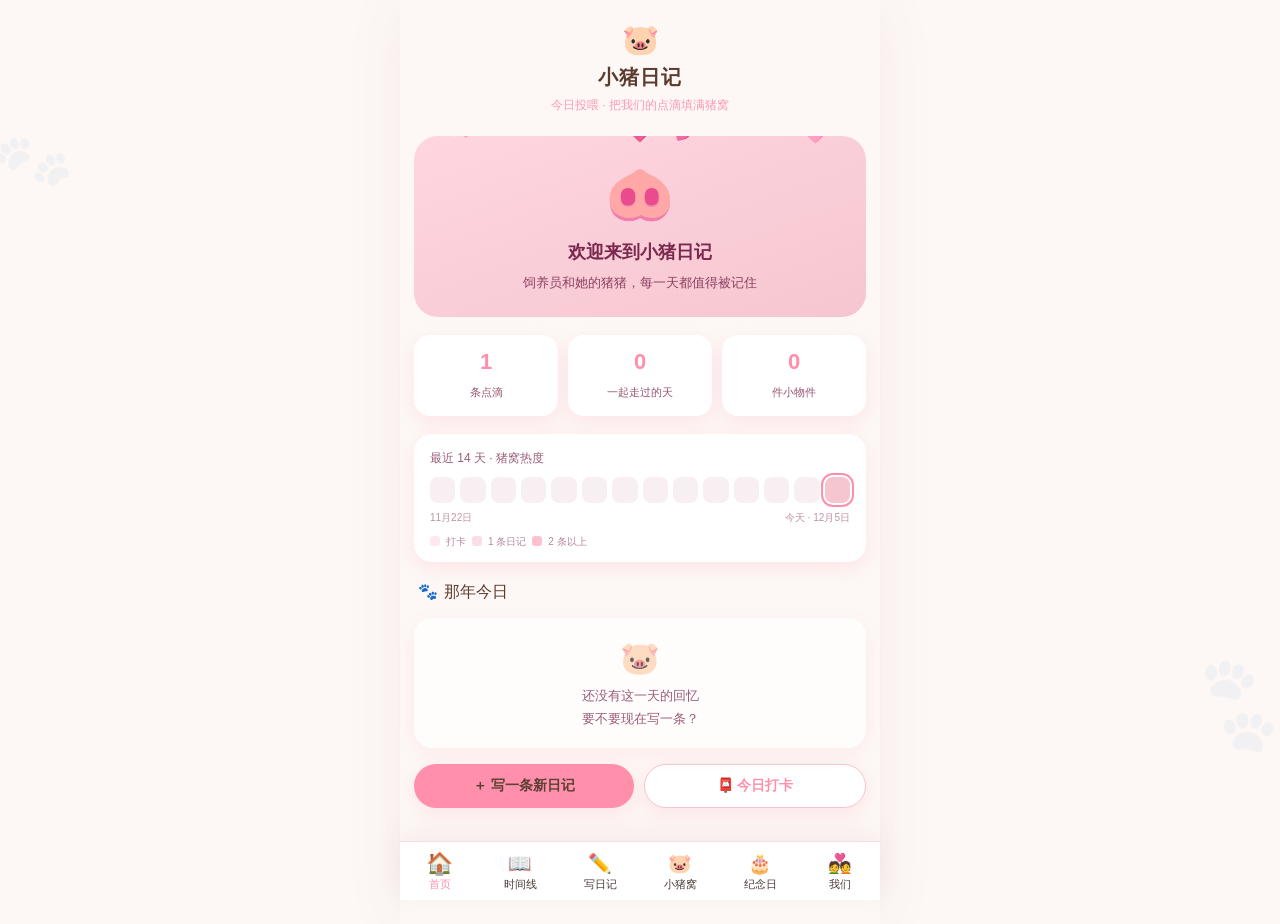
==== commit 71c1e1d7: "deploy: 小猪日记 v3.0（性能优化 + 按需加载 3D）· 2026-11-09 21:56" ====
--- a/index.html
+++ b/index.html
@@ -24,7 +24,8 @@
 <link rel="apple-touch-startup-image" href="splash/750x1334.png" media="(device-width: 375px) and (device-height: 667px) and (-webkit-device-pixel-ratio: 2)">
 <link rel="apple-touch-startup-image" href="splash/1668x2388.png" media="(device-width: 834px) and (device-height: 1194px) and (-webkit-device-pixel-ratio: 2)">
 <link rel="apple-touch-startup-image" href="splash/2048x2732.png" media="(device-width: 1024px) and (device-height: 1366px) and (-webkit-device-pixel-ratio: 2)">
-<link rel="icon" href="data:image/svg+xml,<svg xmlns='http://www.w3.org/2000/svg' viewBox='0 0 100 100'><text y='.9em' font-size='90'>🐷</text></svg>">
+<link rel="icon" type="image/png" sizes="32x32" href="icons/favicon-32.png">
+  <link rel="icon" type="image/png" sizes="64x64" href="icons/favicon-64.png">
 <link rel="stylesheet" href="css/style.css">
   <link rel="stylesheet" href="css/sync.css">
   <link rel="stylesheet" href="css/pen.css">
--- a/css/style.css
+++ b/css/style.css
@@ -1,4 +1,4 @@
-﻿/* ===== 小猪日记 · 样式 ===== */
+/* ===== 小猪日记 · 样式 ===== */
 :root {
   --bg:        #FDF8F5;
   --pink:      #F5C6D0;
@@ -266,7 +266,10 @@
   background: #fff;
   color: var(--press);
   border-radius: 20px;
-  padding: 3px 12px;
+  padding: 0 12px;
+  min-height: 32px;
+  display: inline-flex;
+  align-items: center;
   font-size: 12px;
   cursor: pointer;
   font-family: inherit;
@@ -304,7 +307,10 @@
   font-size: 11px;
   background: var(--pink2);
   color: var(--press);
-  padding: 2px 10px;
+  padding: 0 10px;
+  min-height: 32px;
+  display: inline-flex;
+  align-items: center;
   border-radius: 20px;
   cursor: pointer;
 }
@@ -315,7 +321,10 @@
   color: var(--press);
   font-size: 12px;
   font-family: inherit;
-  padding: 4px 12px;
+  padding: 0 12px;
+  min-height: 32px;
+  display: inline-flex;
+  align-items: center;
   border-radius: 20px;
   cursor: pointer;
 }
@@ -327,7 +336,10 @@
   font-size: 12px;
   font-family: inherit;
   cursor: pointer;
-  padding: 4px 2px;
+  min-height: 32px;
+  display: inline-flex;
+  align-items: center;
+  padding: 0 6px;
 }
 .tl-edit { margin-left: auto; }
 .tl-del { color: #c99; }
--- a/css/pen.css
+++ b/css/pen.css
@@ -1,4 +1,4 @@
-﻿/* ===== 小猪窝：3D 卡通养成 =====
+/* ===== 小猪窝：3D 卡通养成 =====
  * 全部用 CSS 渐变 + 阴影做出体积感，没有一张图片。
  * 分层：pen-scene（透视）→ pig（体型缩放）→ pig-float（呼吸/漂浮）→ 各部件
  */
@@ -36,6 +36,26 @@
 .pen-scene.sleeping .pen-glow { opacity: 0; }
 /* 3D 打开后不需要这层 CSS 柔光，不然会把房间颜色冲淡 */
 .pen-scene.is3d .pen-glow { opacity: 0; }
+
+/* 3D 引擎（约 120KB）还在下载时：一支小进度笔，别让人对着空台子等 */
+.pen-scene.pig-loading::after {
+  content: "小窝正在搭建…";
+  position: absolute;
+  left: 0; right: 0; bottom: 14px;
+  text-align: center;
+  font-size: 11px;
+  letter-spacing: .06em;
+  color: rgba(120, 86, 104, .62);
+  animation: pigLoadingPulse 1.4s ease-in-out infinite;
+  pointer-events: none;
+}
+@keyframes pigLoadingPulse {
+  0%, 100% { opacity: .35; }
+  50% { opacity: .9; }
+}
+@media (prefers-reduced-motion: reduce) {
+  .pen-scene.pig-loading::after { animation: none; opacity: .6; }
+}
 
 /* 背景柔光 */
 .pen-glow {
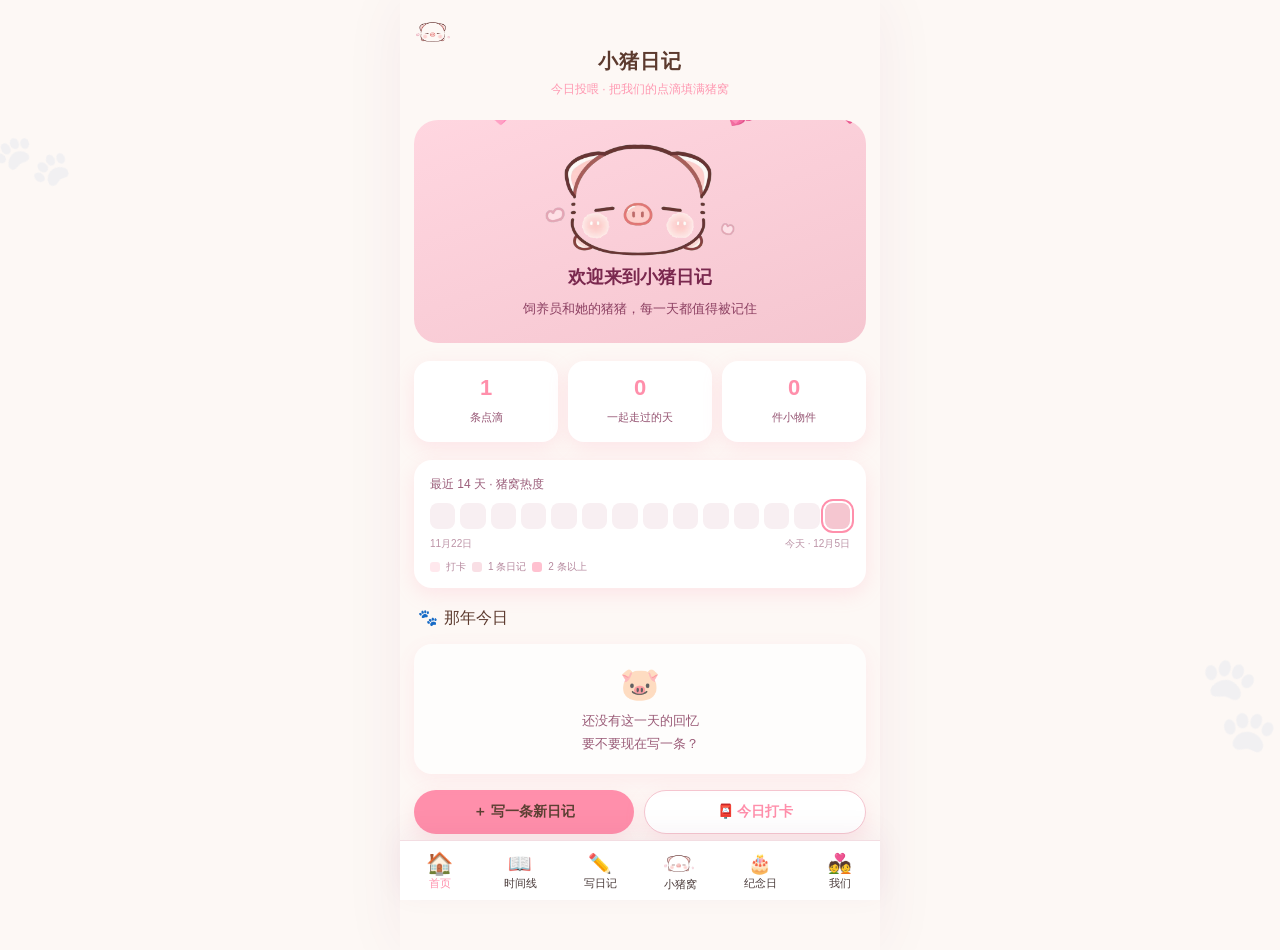
==== commit 2747e102: "deploy: 小猪日记 v3.0（性能优化 + 按需加载 3D）· 2026-11-09 22:13" ====
--- a/index.html
+++ b/index.html
@@ -1,356 +1,346 @@
-<!DOCTYPE html>
-<html lang="zh-CN">
-<head>
-<meta charset="UTF-8">
-<meta name="viewport" content="width=device-width, initial-scale=1.0, viewport-fit=cover">
-<meta name="theme-color" content="#FDF8F5">
-<title>小猪日记 · 我们的点滴</title>
-<meta name="description" content="专属你们俩的小猪日记，记录每一刻甜蜜。">
-<link rel="manifest" href="manifest.json">
-<meta name="apple-mobile-web-app-capable" content="yes">
-<meta name="mobile-web-app-capable" content="yes">
-<meta name="apple-mobile-web-app-status-bar-style" content="default">
-<meta name="apple-mobile-web-app-title" content="小猪日记">
-<link rel="apple-touch-icon" href="icons/apple-touch-icon.png">
-<!-- iOS 主屏启动图：从桌面图标打开时先显示这一屏，避免白屏 -->
-<link rel="apple-touch-startup-image" href="splash/1320x2868.png" media="(device-width: 440px) and (device-height: 956px) and (-webkit-device-pixel-ratio: 3)">
-<link rel="apple-touch-startup-image" href="splash/1206x2622.png" media="(device-width: 402px) and (device-height: 874px) and (-webkit-device-pixel-ratio: 3)">
-<link rel="apple-touch-startup-image" href="splash/1290x2796.png" media="(device-width: 430px) and (device-height: 932px) and (-webkit-device-pixel-ratio: 3)">
-<link rel="apple-touch-startup-image" href="splash/1179x2556.png" media="(device-width: 393px) and (device-height: 852px) and (-webkit-device-pixel-ratio: 3)">
-<link rel="apple-touch-startup-image" href="splash/1170x2532.png" media="(device-width: 390px) and (device-height: 844px) and (-webkit-device-pixel-ratio: 3)">
-<link rel="apple-touch-startup-image" href="splash/1125x2436.png" media="(device-width: 375px) and (device-height: 812px) and (-webkit-device-pixel-ratio: 3)">
-<link rel="apple-touch-startup-image" href="splash/1242x2208.png" media="(device-width: 414px) and (device-height: 736px) and (-webkit-device-pixel-ratio: 3)">
-<link rel="apple-touch-startup-image" href="splash/828x1792.png" media="(device-width: 414px) and (device-height: 896px) and (-webkit-device-pixel-ratio: 2)">
-<link rel="apple-touch-startup-image" href="splash/750x1334.png" media="(device-width: 375px) and (device-height: 667px) and (-webkit-device-pixel-ratio: 2)">
-<link rel="apple-touch-startup-image" href="splash/1668x2388.png" media="(device-width: 834px) and (device-height: 1194px) and (-webkit-device-pixel-ratio: 2)">
-<link rel="apple-touch-startup-image" href="splash/2048x2732.png" media="(device-width: 1024px) and (device-height: 1366px) and (-webkit-device-pixel-ratio: 2)">
+<!DOCTYPE html>
+<html lang="zh-CN">
+<head>
+<meta charset="UTF-8">
+<meta name="viewport" content="width=device-width, initial-scale=1.0, viewport-fit=cover">
+<meta name="theme-color" content="#FDF8F5">
+<title>小猪日记 · 我们的点滴</title>
+<meta name="description" content="专属你们俩的小猪日记，记录每一刻甜蜜。">
+<link rel="manifest" href="manifest.json">
+<meta name="apple-mobile-web-app-capable" content="yes">
+<meta name="mobile-web-app-capable" content="yes">
+<meta name="apple-mobile-web-app-status-bar-style" content="default">
+<meta name="apple-mobile-web-app-title" content="小猪日记">
+<link rel="apple-touch-icon" href="icons/apple-touch-icon.png">
+<!-- iOS 主屏启动图：从桌面图标打开时先显示这一屏，避免白屏 -->
+<link rel="apple-touch-startup-image" href="splash/1320x2868.png" media="(device-width: 440px) and (device-height: 956px) and (-webkit-device-pixel-ratio: 3)">
+<link rel="apple-touch-startup-image" href="splash/1206x2622.png" media="(device-width: 402px) and (device-height: 874px) and (-webkit-device-pixel-ratio: 3)">
+<link rel="apple-touch-startup-image" href="splash/1290x2796.png" media="(device-width: 430px) and (device-height: 932px) and (-webkit-device-pixel-ratio: 3)">
+<link rel="apple-touch-startup-image" href="splash/1179x2556.png" media="(device-width: 393px) and (device-height: 852px) and (-webkit-device-pixel-ratio: 3)">
+<link rel="apple-touch-startup-image" href="splash/1170x2532.png" media="(device-width: 390px) and (device-height: 844px) and (-webkit-device-pixel-ratio: 3)">
+<link rel="apple-touch-startup-image" href="splash/1125x2436.png" media="(device-width: 375px) and (device-height: 812px) and (-webkit-device-pixel-ratio: 3)">
+<link rel="apple-touch-startup-image" href="splash/1242x2208.png" media="(device-width: 414px) and (device-height: 736px) and (-webkit-device-pixel-ratio: 3)">
+<link rel="apple-touch-startup-image" href="splash/828x1792.png" media="(device-width: 414px) and (device-height: 896px) and (-webkit-device-pixel-ratio: 2)">
+<link rel="apple-touch-startup-image" href="splash/750x1334.png" media="(device-width: 375px) and (device-height: 667px) and (-webkit-device-pixel-ratio: 2)">
+<link rel="apple-touch-startup-image" href="splash/1668x2388.png" media="(device-width: 834px) and (device-height: 1194px) and (-webkit-device-pixel-ratio: 2)">
+<link rel="apple-touch-startup-image" href="splash/2048x2732.png" media="(device-width: 1024px) and (device-height: 1366px) and (-webkit-device-pixel-ratio: 2)">
 <link rel="icon" type="image/png" sizes="32x32" href="icons/favicon-32.png">
-  <link rel="icon" type="image/png" sizes="64x64" href="icons/favicon-64.png">
-<link rel="stylesheet" href="css/style.css">
-  <link rel="stylesheet" href="css/sync.css">
-  <link rel="stylesheet" href="css/pen.css">
-</head>
-<body>
-
-  <!-- ===== 顶部 ===== -->
-  <header class="app-header">
-    <span class="pig-logo" aria-hidden="true">🐷</span>
-    <h1>小猪日记</h1>
-    <div class="sub">今日投喂 · 把我们的点滴填满猪窝</div>
-  </header>
-
-  <!-- ===== 首页 ===== -->
-  <section class="page" id="page-home" aria-label="首页">
-    <div class="hero">
-      <span class="big-pig" aria-hidden="true">🐽</span>
-      <h2>欢迎来到小猪日记</h2>
-      <p>饲养员和她的猪猪，每一天都值得被记住</p>
-      <div class="hearts" aria-hidden="true"></div>
-    </div>
-
-    <div class="stat-row">
-      <div class="stat"><b id="stat-entries">0</b><span>条点滴</span></div>
-      <div class="stat"><b id="stat-days">0</b><span>一起走过的天</span></div>
-      <div class="stat"><b id="stat-items">0</b><span>件小物件</span></div>
-    </div>
-
-    <div class="card heat-card">
-      <div class="heat-title">最近 14 天 · 猪窝热度</div>
-      <div class="heat" id="heat"></div>
-      <div class="heat-range" id="heat-range"></div>
-      <div class="heat-legend"><i data-l="1"></i>打卡 <i data-l="2"></i>1 条日记 <i data-l="3"></i>2 条以上</div>
-    </div>
-
-    <div id="onthisday"></div>
-
-    <div class="home-actions">
-      <button class="btn" id="go-write">＋ 写一条新日记</button>
-      <button class="btn ghost" id="go-checkin">📮 今日打卡</button>
-    </div>
-  </section>
-
-  <!-- ===== 时间线 ===== -->
-  <section class="page" id="page-timeline" aria-label="时间线">
-    <div class="section-title"><span class="paw" aria-hidden="true">🐾</span>我们的时间线<span class="count" id="tl-count"></span></div>
-
-    <div class="search-row">
-      <div class="search">
-        <span class="si" aria-hidden="true">🔍</span>
-        <input id="tl-search" type="search" placeholder="搜索标题、内容或标签" aria-label="搜索日记" autocomplete="off">
-        <button type="button" id="tl-clear" aria-label="清空搜索" hidden>✕</button>
-      </div>
-    </div>
-    <div class="chips" id="tag-bar"></div>
-
-    <div class="card">
-      <div class="timeline" id="tl-list"></div>
-    </div>
-  </section>
-
-  <!-- ===== 写点滴 ===== -->
-  <section class="page" id="page-write" aria-label="写日记">
-    <div class="section-title"><span class="paw" aria-hidden="true">🐾</span><span id="write-title">写一条新日记</span></div>
-    <div class="card">
-      <form id="entry-form" novalidate>
-        <div class="field">
-          <label for="e-date">这一天</label>
-          <input id="e-date" type="date">
-        </div>
-        <div class="field">
-          <label>今天是什么心情？</label>
-          <div class="mood-pick" id="entry-mood" role="group" aria-label="选择心情">
-            <span role="button" tabindex="0" aria-pressed="false">🥰</span>
-            <span role="button" tabindex="0" aria-pressed="false">😊</span>
-            <span role="button" tabindex="0" aria-pressed="false">🥲</span>
-            <span role="button" tabindex="0" aria-pressed="false">😴</span>
-            <span role="button" tabindex="0" aria-pressed="false">🤪</span>
-            <span role="button" tabindex="0" aria-pressed="false">🥺</span>
-          </div>
-        </div>
-        <div class="field">
-          <label for="e-title">标题</label>
-          <input id="e-title" type="text" placeholder="例如：一起去喝了奶茶" maxlength="60" autocomplete="off">
-        </div>
-        <div class="field">
-          <label for="e-text">内容</label>
-          <textarea id="e-text" placeholder="小猪想记住的细节……"></textarea>
-        </div>
-        <div class="field">
-          <label for="e-tags">标签（用逗号分隔，可选）</label>
-          <input id="e-tags" type="text" placeholder="例如：奶茶, 约会, 周末" autocomplete="off">
-        </div>
-        <button class="btn block" type="submit" id="entry-submit">🐽 小猪记下啦</button>
-        <button class="btn block ghost" type="button" id="entry-cancel" hidden>取消编辑</button>
-      </form>
-    </div>
-  </section>
-
-  <!-- ===== 小猪屋（打卡 + 小物件） ===== -->
-  <section class="page" id="page-items" aria-label="小猪窝">
-    <div class="section-title"><span class="paw" aria-hidden="true">🐾</span>小猪窝 · 养成</div>
-    <div class="pen-card" id="pen-card">
-      <div class="pen-scene" id="pen-scene">
-        <span class="pen-glow" aria-hidden="true"></span>
-        <canvas class="pig-3d" id="pig3d" aria-hidden="true"></canvas>
-        <span class="pig-shadow" aria-hidden="true"></span>
-        <button class="pig pig-element" id="pig" type="button" aria-label="摸摸小猪的头">
-          <span class="pig-float" aria-hidden="true">
-            <span class="pig-ear left"></span>
-            <span class="pig-ear right"></span>
-            <span class="pig-head">
-              <span class="pig-eye left"><i></i></span>
-              <span class="pig-eye right"><i></i></span>
-              <span class="pig-cheek left"></span>
-              <span class="pig-cheek right"></span>
-              <span class="pig-snout"><i></i><i></i></span>
-              <span class="pig-mouth"></span>
-            </span>
-            <span class="pig-crown" id="pig-crown" hidden>👑</span>
-          </span>
-        </button>
-        <span class="pig-zzz" id="pig-zzz" aria-hidden="true">z</span>
-        <div class="pen-fx" id="pen-fx" aria-hidden="true"></div>
-      </div>
-
-      <div class="pen-stats">
-        <div class="pen-stat"><b id="pen-hunger">0</b><span>饱腹度</span></div>
-        <div class="pen-stat"><b id="pen-growth">0</b><span>成长值</span></div>
-        <div class="pen-stat"><b id="pen-streak">0</b><span>连续互动</span></div>
-      </div>
-
-      <div class="pen-actions">
-        <button class="btn sm" type="button" id="btn-feed">🍎 喂食</button>
-        <button class="btn sm ghost" type="button" id="btn-pat">🤚 摸头</button>
-        <button class="btn sm ghost" type="button" id="btn-sleep">😴 睡觉</button>
-      </div>
-      <p class="hint" id="pen-hint">点点小猪摸摸头，喂饱它就会慢慢长大～</p>
-    </div>
-
-    <div class="section-title"><span class="paw" aria-hidden="true">🐾</span>今日打卡</div>
-    <div class="card">
-      <form id="check-form" novalidate>
-        <div class="check-grid">
-          <div class="field">
-            <label for="c-weather">天气</label>
-            <select id="c-weather">
-              <option value="晴">☀️ 晴</option>
-              <option value="多云">⛅ 多云</option>
-              <option value="雨">🌧️ 雨</option>
-              <option value="雪">❄️ 雪</option>
-              <option value="雾">🌫️ 雾</option>
-              <option value="夜">🌙 夜</option>
-            </select>
-          </div>
-          <div class="field">
-            <label>今天的心情猪</label>
-            <div class="mood-pick" id="c-mood" role="group" aria-label="选择心情色">
-              <span role="button" tabindex="0" aria-pressed="false">🩷</span>
-              <span role="button" tabindex="0" aria-pressed="false">🩵</span>
-              <span role="button" tabindex="0" aria-pressed="false">🤍</span>
-              <span role="button" tabindex="0" aria-pressed="false">🩶</span>
-            </div>
-          </div>
-        </div>
-        <div class="field">
-          <label for="c-quote">今日一句</label>
-          <input id="c-quote" type="text" placeholder="今天最想说的一句话" maxlength="80" autocomplete="off">
-        </div>
-        <div class="field">
-          <label for="c-song">一起听的歌</label>
-          <input id="c-song" type="text" placeholder="歌名 / 歌手" maxlength="60" autocomplete="off">
-        </div>
-        <div class="field">
-          <label for="c-note">小备注</label>
-          <input id="c-note" type="text" placeholder="今天发生的小事" maxlength="120" autocomplete="off">
-        </div>
-        <button class="btn block" type="submit">🐾 打卡完成</button>
-      </form>
-    </div>
-
-    <div class="section-title"><span class="paw" aria-hidden="true">🐾</span>打卡小存档</div>
-    <div class="card" id="checkin-history"></div>
-
-    <div class="section-title"><span class="paw" aria-hidden="true">🐾</span>小猪屋 · 小物件<span class="count" id="item-count"></span></div>
-    <div class="card">
-      <form id="item-form" novalidate>
-        <div class="field">
-          <label>选一个图标</label>
-          <input id="i-icon" type="hidden" value="🧸">
-          <div id="emoji-picker" class="emoji-picker" role="group" aria-label="选择小物件图标"></div>
-        </div>
-        <div class="field">
-          <label for="i-name">物件名称</label>
-          <input id="i-name" type="text" placeholder="例如：第一次约会的电影票" maxlength="40" autocomplete="off">
-        </div>
-        <div class="field">
-          <label for="i-desc">小故事</label>
-          <input id="i-desc" type="text" placeholder="关于它的回忆（可选）" maxlength="80" autocomplete="off">
-        </div>
-        <button class="btn block" type="submit">🧸 收藏进小猪屋</button>
-      </form>
-    </div>
-
-    <div class="item-grid" id="item-grid"></div>
-  </section>
-
-  <!-- ===== 纪念日 ===== -->
-  <section class="page" id="page-milestone" aria-label="纪念日">
-    <div class="section-title"><span class="paw" aria-hidden="true">🐾</span>我们的日子</div>
-    <div id="together-days"></div>
-    <div id="ms-list"></div>
-
-    <div class="section-title"><span class="paw" aria-hidden="true">🐾</span>添加纪念日</div>
-    <div class="card">
-      <form id="ms-form" novalidate>
-        <div class="field">
-          <label for="m-type">类型</label>
-          <select id="m-type">
-            <option value="anniversary">💍 在一起的日子</option>
-            <option value="birthday">🎂 生日</option>
-            <option value="custom">🎈 其他纪念日</option>
-          </select>
-        </div>
-        <div class="field">
-          <label for="m-title">名字</label>
-          <input id="m-title" type="text" placeholder="例如：第一次牵手" maxlength="40" autocomplete="off">
-        </div>
-        <div class="field">
-          <label for="m-date">日期</label>
-          <input id="m-date" type="date">
-        </div>
-        <button class="btn block" type="submit">🎈 加入倒数</button>
-      </form>
-    </div>
-  </section>
-
-  <!-- ===== 我们 ===== -->
-  <section class="page" id="page-us" aria-label="我们">
-    <div class="section-title"><span class="paw" aria-hidden="true">🐾</span>关于我们</div>
-    <div class="card">
-      <div class="us-heart" aria-hidden="true">🐷💗🐽</div>
-      <div class="us-names"><span id="us-a">小猪</span> &amp; <b id="us-b">饲养员</b></div>
-      <div class="us-line">今日投喂 · 把猪窝填满</div>
-      <div class="us-quote">"小猪今日心情：多云转晴，因为见到了饲养员。"</div>
-
-      <form id="us-form" novalidate>
-        <div class="field">
-          <label for="us-text-a">TA 的称呼</label>
-          <input id="us-text-a" type="text" placeholder="小猪" maxlength="20" autocomplete="off">
-        </div>
-        <div class="field">
-          <label for="us-text-b">你的称呼</label>
-          <input id="us-text-b" type="text" placeholder="饲养员" maxlength="20" autocomplete="off">
-        </div>
-        <button class="btn block" type="submit">🐽 保存称呼</button>
-      </form>
-    </div>
-
-    <div class="card" id="sync-card" hidden>
-      <div class="section-sub">🔗 两台手机同步</div>
-      <p class="hint">连上之后，谁写的另一边几秒就能看到；<b>删除也会同步</b>。日记在本机加密后才上传，服务器只存乱码。</p>
-      <div id="sync-off">
-        <button class="btn block" type="button" id="btn-sync-create">🐷 我先开一个，生成配对码</button>
-        <div class="field" style="margin-top:12px">
-          <label for="sync-code">或者填对方给的配对码</label>
-          <input id="sync-code" type="text" placeholder="XXXX-XXXX-XXXX-XXXX" maxlength="19" autocomplete="off" autocapitalize="characters" spellcheck="false">
-        </div>
-        <button class="btn ghost block" type="button" id="btn-sync-join">🔗 连上对方的</button>
-      </div>
-      <div id="sync-on" hidden>
-        <div class="sync-code" id="sync-code-show"></div>
-        <div class="data-row">
-          <button class="btn sm ghost" type="button" id="btn-sync-copy">复制配对码</button>
-          <button class="btn sm" type="button" id="btn-sync-now">立即同步</button>
-          <button class="btn sm danger" type="button" id="btn-sync-off">断开</button>
-        </div>
-      </div>
-      <p class="hint" id="sync-status"></p>
-    </div>
-
-    <div class="card">
-      <div class="section-sub">数据存在这台设备的浏览器里</div>
-      <div class="data-summary" id="data-summary"></div>
-      <div class="data-row">
-        <button class="btn sm" type="button" id="btn-export">⬇️ 导出备份</button>
-        <button class="btn sm ghost" type="button" id="btn-share" hidden>📤 分享给对方</button>
-        <label class="btn sm ghost" for="file-import" role="button" tabindex="0">⬆️ 导入备份</label>
-        <input id="file-import" type="file" accept="application/json,.json" hidden>
-        <button class="btn sm danger" type="button" id="btn-clear">🗑️ 清空数据</button>
-      </div>
-      <p class="hint">💡 换手机、换浏览器或清理缓存前，记得先导出一份备份。<br>导入使用合并方式，不会覆盖已有的回忆。<br>📱 两台手机想共用一份日记：A 点「分享给对方」发出去，B 点「导入备份」选中它即可（合并，不覆盖）。</p>
-    </div>
-
-    <div class="card" id="install-card" hidden>
-      <div class="section-sub">📲 装到手机主屏</div>
-      <p class="hint" id="install-hint"></p>
-      <button class="btn block" type="button" id="btn-install" hidden>➕ 添加到主屏幕</button>
-      <a class="btn block ghost" id="btn-apk" href="./dl/pig-diary.apk" download hidden>⬇️ 下载安卓安装包（APK）</a>
-      <p class="hint" id="apk-note" hidden></p>
-      <p class="hint" id="install-note" hidden>装好后从桌面图标打开，全屏无地址栏，断网也能写日记。</p>
-    </div>
-  </section>
-
-  <!-- ===== 底部导航 ===== -->
-  <nav class="tabbar" aria-label="主导航">
-    <button data-page="home" class="active" aria-current="page"><span class="ic" aria-hidden="true">🏠</span>首页</button>
-    <button data-page="timeline"><span class="ic" aria-hidden="true">📖</span>时间线</button>
-    <button data-page="write"><span class="ic" aria-hidden="true">✏️</span>写日记</button>
-    <button data-page="items"><span class="ic" aria-hidden="true">🐷</span>小猪窝</button>
-    <button data-page="milestone"><span class="ic" aria-hidden="true">🎂</span>纪念日</button>
-    <button data-page="us"><span class="ic" aria-hidden="true">💑</span>我们</button>
-  </nav>
-
-  <button id="toTop" title="回到顶部" aria-label="回到顶部">🐽</button>
-  <div class="toast" id="toast" role="status" aria-live="polite"></div>
-
-  <noscript><div class="card" style="margin-top:20px">这个页面需要开启 JavaScript 才能记录小猪日记 🐷</div></noscript>
-
-  <script src="js/data.js"></script>
-  <script src="js/sync-config.js"></script>
-  <script src="js/sync.js"></script>
-  <script src="js/app.js"></script>
-  <script src="js/pen.js"></script>
-  <script src="js/pig-motion.js"></script>
-  <script src="js/pig3d.js"></script>
-</body>
+  <link rel="icon" type="image/png" sizes="64x64" href="icons/favicon-64.png">
+<link rel="stylesheet" href="css/style.css">
+  <link rel="stylesheet" href="css/sync.css">
+  <link rel="stylesheet" href="css/pen.css">
+</head>
+<body>
+
+  <!-- ===== 顶部 ===== -->
+  <header class="app-header">
+    <img class="pig-logo pig-art" src="./img/pig-sm.png" alt="" aria-hidden="true">
+    <h1>小猪日记</h1>
+    <div class="sub">今日投喂 · 把我们的点滴填满猪窝</div>
+  </header>
+
+  <!-- ===== 首页 ===== -->
+  <section class="page" id="page-home" aria-label="首页">
+    <div class="hero">
+      <img class="big-pig pig-art" src="./img/pig.png" alt="" aria-hidden="true">
+      <h2>欢迎来到小猪日记</h2>
+      <p>饲养员和她的猪猪，每一天都值得被记住</p>
+      <div class="hearts" aria-hidden="true"></div>
+    </div>
+
+    <div class="stat-row">
+      <div class="stat"><b id="stat-entries">0</b><span>条点滴</span></div>
+      <div class="stat"><b id="stat-days">0</b><span>一起走过的天</span></div>
+      <div class="stat"><b id="stat-items">0</b><span>件小物件</span></div>
+    </div>
+
+    <div class="card heat-card">
+      <div class="heat-title">最近 14 天 · 猪窝热度</div>
+      <div class="heat" id="heat"></div>
+      <div class="heat-range" id="heat-range"></div>
+      <div class="heat-legend"><i data-l="1"></i>打卡 <i data-l="2"></i>1 条日记 <i data-l="3"></i>2 条以上</div>
+    </div>
+
+    <div id="onthisday"></div>
+
+    <div class="home-actions">
+      <button class="btn" id="go-write">＋ 写一条新日记</button>
+      <button class="btn ghost" id="go-checkin">📮 今日打卡</button>
+    </div>
+  </section>
+
+  <!-- ===== 时间线 ===== -->
+  <section class="page" id="page-timeline" aria-label="时间线">
+    <div class="section-title"><span class="paw" aria-hidden="true">🐾</span>我们的时间线<span class="count" id="tl-count"></span></div>
+
+    <div class="search-row">
+      <div class="search">
+        <span class="si" aria-hidden="true">🔍</span>
+        <input id="tl-search" type="search" placeholder="搜索标题、内容或标签" aria-label="搜索日记" autocomplete="off">
+        <button type="button" id="tl-clear" aria-label="清空搜索" hidden>✕</button>
+      </div>
+    </div>
+    <div class="chips" id="tag-bar"></div>
+
+    <div class="card">
+      <div class="timeline" id="tl-list"></div>
+    </div>
+  </section>
+
+  <!-- ===== 写点滴 ===== -->
+  <section class="page" id="page-write" aria-label="写日记">
+    <div class="section-title"><span class="paw" aria-hidden="true">🐾</span><span id="write-title">写一条新日记</span></div>
+    <div class="card">
+      <form id="entry-form" novalidate>
+        <div class="field">
+          <label for="e-date">这一天</label>
+          <input id="e-date" type="date">
+        </div>
+        <div class="field">
+          <label>今天是什么心情？</label>
+          <div class="mood-pick" id="entry-mood" role="group" aria-label="选择心情">
+            <span role="button" tabindex="0" aria-pressed="false">🥰</span>
+            <span role="button" tabindex="0" aria-pressed="false">😊</span>
+            <span role="button" tabindex="0" aria-pressed="false">🥲</span>
+            <span role="button" tabindex="0" aria-pressed="false">😴</span>
+            <span role="button" tabindex="0" aria-pressed="false">🤪</span>
+            <span role="button" tabindex="0" aria-pressed="false">🥺</span>
+          </div>
+        </div>
+        <div class="field">
+          <label for="e-title">标题</label>
+          <input id="e-title" type="text" placeholder="例如：一起去喝了奶茶" maxlength="60" autocomplete="off">
+        </div>
+        <div class="field">
+          <label for="e-text">内容</label>
+          <textarea id="e-text" placeholder="小猪想记住的细节……"></textarea>
+        </div>
+        <div class="field">
+          <label for="e-tags">标签（用逗号分隔，可选）</label>
+          <input id="e-tags" type="text" placeholder="例如：奶茶, 约会, 周末" autocomplete="off">
+        </div>
+        <button class="btn block" type="submit" id="entry-submit"><img class="pig-ic" src="./img/pig-sm.png" alt=""> 小猪记下啦</button>
+        <button class="btn block ghost" type="button" id="entry-cancel" hidden>取消编辑</button>
+      </form>
+    </div>
+  </section>
+
+  <!-- ===== 小猪屋（打卡 + 小物件） ===== -->
+  <section class="page" id="page-items" aria-label="小猪窝">
+    <div class="section-title"><span class="paw" aria-hidden="true">🐾</span>小猪窝 · 养成</div>
+    <div class="pen-card" id="pen-card">
+      <div class="pen-scene" id="pen-scene">
+        <span class="pen-glow" aria-hidden="true"></span>
+        <canvas class="pig-3d" id="pig3d" aria-hidden="true"></canvas>
+        <span class="pig-shadow" aria-hidden="true"></span>
+        <button class="pig pig-element" id="pig" type="button" aria-label="摸摸小猪的头">
+          <img class="pig-art pig-body" src="./img/pig.png" alt="" draggable="false">
+          <span class="pig-crown" id="pig-crown" hidden>👑</span>
+        </button>
+        <span class="pig-zzz" id="pig-zzz" aria-hidden="true">z</span>
+        <div class="pen-fx" id="pen-fx" aria-hidden="true"></div>
+      </div>
+
+      <div class="pen-stats">
+        <div class="pen-stat"><b id="pen-hunger">0</b><span>饱腹度</span></div>
+        <div class="pen-stat"><b id="pen-growth">0</b><span>成长值</span></div>
+        <div class="pen-stat"><b id="pen-streak">0</b><span>连续互动</span></div>
+      </div>
+
+      <div class="pen-actions">
+        <button class="btn sm" type="button" id="btn-feed">🍎 喂食</button>
+        <button class="btn sm ghost" type="button" id="btn-pat">🤚 摸头</button>
+        <button class="btn sm ghost" type="button" id="btn-sleep">😴 睡觉</button>
+      </div>
+      <p class="hint" id="pen-hint">点点小猪摸摸头，喂饱它就会慢慢长大～</p>
+    </div>
+
+    <div class="section-title"><span class="paw" aria-hidden="true">🐾</span>今日打卡</div>
+    <div class="card">
+      <form id="check-form" novalidate>
+        <div class="check-grid">
+          <div class="field">
+            <label for="c-weather">天气</label>
+            <select id="c-weather">
+              <option value="晴">☀️ 晴</option>
+              <option value="多云">⛅ 多云</option>
+              <option value="雨">🌧️ 雨</option>
+              <option value="雪">❄️ 雪</option>
+              <option value="雾">🌫️ 雾</option>
+              <option value="夜">🌙 夜</option>
+            </select>
+          </div>
+          <div class="field">
+            <label>今天的心情猪</label>
+            <div class="mood-pick" id="c-mood" role="group" aria-label="选择心情色">
+              <span role="button" tabindex="0" aria-pressed="false">🩷</span>
+              <span role="button" tabindex="0" aria-pressed="false">🩵</span>
+              <span role="button" tabindex="0" aria-pressed="false">🤍</span>
+              <span role="button" tabindex="0" aria-pressed="false">🩶</span>
+            </div>
+          </div>
+        </div>
+        <div class="field">
+          <label for="c-quote">今日一句</label>
+          <input id="c-quote" type="text" placeholder="今天最想说的一句话" maxlength="80" autocomplete="off">
+        </div>
+        <div class="field">
+          <label for="c-song">一起听的歌</label>
+          <input id="c-song" type="text" placeholder="歌名 / 歌手" maxlength="60" autocomplete="off">
+        </div>
+        <div class="field">
+          <label for="c-note">小备注</label>
+          <input id="c-note" type="text" placeholder="今天发生的小事" maxlength="120" autocomplete="off">
+        </div>
+        <button class="btn block" type="submit">🐾 打卡完成</button>
+      </form>
+    </div>
+
+    <div class="section-title"><span class="paw" aria-hidden="true">🐾</span>打卡小存档</div>
+    <div class="card" id="checkin-history"></div>
+
+    <div class="section-title"><span class="paw" aria-hidden="true">🐾</span>小猪屋 · 小物件<span class="count" id="item-count"></span></div>
+    <div class="card">
+      <form id="item-form" novalidate>
+        <div class="field">
+          <label>选一个图标</label>
+          <input id="i-icon" type="hidden" value="🧸">
+          <div id="emoji-picker" class="emoji-picker" role="group" aria-label="选择小物件图标"></div>
+        </div>
+        <div class="field">
+          <label for="i-name">物件名称</label>
+          <input id="i-name" type="text" placeholder="例如：第一次约会的电影票" maxlength="40" autocomplete="off">
+        </div>
+        <div class="field">
+          <label for="i-desc">小故事</label>
+          <input id="i-desc" type="text" placeholder="关于它的回忆（可选）" maxlength="80" autocomplete="off">
+        </div>
+        <button class="btn block" type="submit">🧸 收藏进小猪屋</button>
+      </form>
+    </div>
+
+    <div class="item-grid" id="item-grid"></div>
+  </section>
+
+  <!-- ===== 纪念日 ===== -->
+  <section class="page" id="page-milestone" aria-label="纪念日">
+    <div class="section-title"><span class="paw" aria-hidden="true">🐾</span>我们的日子</div>
+    <div id="together-days"></div>
+    <div id="ms-list"></div>
+
+    <div class="section-title"><span class="paw" aria-hidden="true">🐾</span>添加纪念日</div>
+    <div class="card">
+      <form id="ms-form" novalidate>
+        <div class="field">
+          <label for="m-type">类型</label>
+          <select id="m-type">
+            <option value="anniversary">💍 在一起的日子</option>
+            <option value="birthday">🎂 生日</option>
+            <option value="custom">🎈 其他纪念日</option>
+          </select>
+        </div>
+        <div class="field">
+          <label for="m-title">名字</label>
+          <input id="m-title" type="text" placeholder="例如：第一次牵手" maxlength="40" autocomplete="off">
+        </div>
+        <div class="field">
+          <label for="m-date">日期</label>
+          <input id="m-date" type="date">
+        </div>
+        <button class="btn block" type="submit">🎈 加入倒数</button>
+      </form>
+    </div>
+  </section>
+
+  <!-- ===== 我们 ===== -->
+  <section class="page" id="page-us" aria-label="我们">
+    <div class="section-title"><span class="paw" aria-hidden="true">🐾</span>关于我们</div>
+    <div class="card">
+      <div class="us-heart" aria-hidden="true"><img class="pig-ic" src="./img/pig-sm.png" alt="">💗<img class="pig-ic" src="./img/pig-sm.png" alt=""></div>
+      <div class="us-names"><span id="us-a">小猪</span> &amp; <b id="us-b">饲养员</b></div>
+      <div class="us-line">今日投喂 · 把猪窝填满</div>
+      <div class="us-quote">"小猪今日心情：多云转晴，因为见到了饲养员。"</div>
+
+      <form id="us-form" novalidate>
+        <div class="field">
+          <label for="us-text-a">TA 的称呼</label>
+          <input id="us-text-a" type="text" placeholder="小猪" maxlength="20" autocomplete="off">
+        </div>
+        <div class="field">
+          <label for="us-text-b">你的称呼</label>
+          <input id="us-text-b" type="text" placeholder="饲养员" maxlength="20" autocomplete="off">
+        </div>
+        <button class="btn block" type="submit"><img class="pig-ic" src="./img/pig-sm.png" alt=""> 保存称呼</button>
+      </form>
+    </div>
+
+    <div class="card" id="sync-card" hidden>
+      <div class="section-sub">🔗 两台手机同步</div>
+      <p class="hint">连上之后，谁写的另一边几秒就能看到；<b>删除也会同步</b>。日记在本机加密后才上传，服务器只存乱码。</p>
+      <div id="sync-off">
+        <button class="btn block" type="button" id="btn-sync-create"><img class="pig-ic" src="./img/pig-sm.png" alt=""> 我先开一个，生成配对码</button>
+        <div class="field" style="margin-top:12px">
+          <label for="sync-code">或者填对方给的配对码</label>
+          <input id="sync-code" type="text" placeholder="XXXX-XXXX-XXXX-XXXX" maxlength="19" autocomplete="off" autocapitalize="characters" spellcheck="false">
+        </div>
+        <button class="btn ghost block" type="button" id="btn-sync-join">🔗 连上对方的</button>
+      </div>
+      <div id="sync-on" hidden>
+        <div class="sync-code" id="sync-code-show"></div>
+        <div class="data-row">
+          <button class="btn sm ghost" type="button" id="btn-sync-copy">复制配对码</button>
+          <button class="btn sm" type="button" id="btn-sync-now">立即同步</button>
+          <button class="btn sm danger" type="button" id="btn-sync-off">断开</button>
+        </div>
+      </div>
+      <p class="hint" id="sync-status"></p>
+    </div>
+
+    <div class="card">
+      <div class="section-sub">数据存在这台设备的浏览器里</div>
+      <div class="data-summary" id="data-summary"></div>
+      <div class="data-row">
+        <button class="btn sm" type="button" id="btn-export">⬇️ 导出备份</button>
+        <button class="btn sm ghost" type="button" id="btn-share" hidden>📤 分享给对方</button>
+        <label class="btn sm ghost" for="file-import" role="button" tabindex="0">⬆️ 导入备份</label>
+        <input id="file-import" type="file" accept="application/json,.json" hidden>
+        <button class="btn sm danger" type="button" id="btn-clear">🗑️ 清空数据</button>
+      </div>
+      <p class="hint">💡 换手机、换浏览器或清理缓存前，记得先导出一份备份。<br>导入使用合并方式，不会覆盖已有的回忆。<br>📱 两台手机想共用一份日记：A 点「分享给对方」发出去，B 点「导入备份」选中它即可（合并，不覆盖）。</p>
+    </div>
+
+    <div class="card" id="install-card" hidden>
+      <div class="section-sub">📲 装到手机主屏</div>
+      <p class="hint" id="install-hint"></p>
+      <button class="btn block" type="button" id="btn-install" hidden>➕ 添加到主屏幕</button>
+      <a class="btn block ghost" id="btn-apk" href="./dl/pig-diary.apk" download hidden>⬇️ 下载安卓安装包（APK）</a>
+      <p class="hint" id="apk-note" hidden></p>
+      <p class="hint" id="install-note" hidden>装好后从桌面图标打开，全屏无地址栏，断网也能写日记。</p>
+    </div>
+  </section>
+
+  <!-- ===== 底部导航 ===== -->
+  <nav class="tabbar" aria-label="主导航">
+    <button data-page="home" class="active" aria-current="page"><span class="ic" aria-hidden="true">🏠</span>首页</button>
+    <button data-page="timeline"><span class="ic" aria-hidden="true">📖</span>时间线</button>
+    <button data-page="write"><span class="ic" aria-hidden="true">✏️</span>写日记</button>
+    <button data-page="items"><span class="ic" aria-hidden="true"><img class="pig-ic" src="./img/pig-sm.png" alt=""></span>小猪窝</button>
+    <button data-page="milestone"><span class="ic" aria-hidden="true">🎂</span>纪念日</button>
+    <button data-page="us"><span class="ic" aria-hidden="true">💑</span>我们</button>
+  </nav>
+
+  <button id="toTop" title="回到顶部" aria-label="回到顶部"><img class="pig-ic" src="./img/pig-sm.png" alt=""></button>
+  <div class="toast" id="toast" role="status" aria-live="polite"></div>
+
+  <noscript><div class="card" style="margin-top:20px">这个页面需要开启 JavaScript 才能记录小猪日记</div></noscript>
+
+  <script src="js/data.js"></script>
+  <script src="js/sync-config.js"></script>
+  <script src="js/sync.js"></script>
+  <script src="js/app.js"></script>
+  <script src="js/pen.js"></script>
+  <script>window.PIG_NO_3D = true;</script>
+  <script src="js/pig-motion.js"></script>
+  <script src="js/pig3d.js"></script>
+</body>
 </html>
--- a/css/style.css
+++ b/css/style.css
@@ -1,615 +1,661 @@
-/* ===== 小猪日记 · 样式 ===== */
-:root {
-  --bg:        #FDF8F5;
-  --pink:      #F5C6D0;
-  --pink2:     #FFD6E0;
-  --pink-hot:  #FF8FAB;
-  --press:     #7A284E;   /* 深压色：正文/日期 */
-  --brown:     #5C3A2E;   /* 暖棕：标题强调 */
-  --text:      #4A3B3A;   /* 暖棕灰正文，不用纯黑 */
-  --line:      #F3DDE2;
-  --shadow:    0 6px 20px rgba(255, 143, 171, 0.18);
-  --radius:    18px;
-}
-
-* { box-sizing: border-box; margin: 0; padding: 0; -webkit-tap-highlight-color: transparent; }
-
-html { background: var(--bg); overscroll-behavior-y: contain; }
-html, body { -webkit-text-size-adjust: 100%; }
-
-body {
-  font-family: -apple-system, "PingFang SC", "Microsoft YaHei", "WenQuanYi Micro Hei", sans-serif;
-  background: var(--bg);
-  color: var(--text);
-  line-height: 1.75;
-  font-size: 15px;
-  max-width: 480px;
-  margin: 0 auto;
-  min-height: 100vh;
-  min-height: 100dvh;
-  position: relative;
-  overflow-x: hidden;
-}
-
-[hidden] { display: none !important; }
-
-/* 背景装饰：淡淡的爪印 */
-body::before {
-  content: "🐾";
-  position: fixed;
-  top: 12%; left: -6px;
-  font-size: 60px;
-  opacity: .05;
-  transform: rotate(-20deg);
-  pointer-events: none;
-  z-index: 0;
-}
-body::after {
-  content: "🐾";
-  position: fixed;
-  bottom: 14%; right: -8px;
-  font-size: 80px;
-  opacity: .05;
-  transform: rotate(25deg);
-  pointer-events: none;
-  z-index: 0;
-}
-
-a { color: var(--press); }
-
-/* 键盘可达性 */
-:focus-visible {
-  outline: 2px solid var(--pink-hot);
-  outline-offset: 2px;
-  border-radius: 8px;
-}
-
-/* ===== 顶部 ===== */
-.app-header {
-  text-align: center;
-  padding: calc(22px + env(safe-area-inset-top, 0px)) 16px 14px;
-  position: relative;
-  z-index: 2;
-}
-.app-header .pig-logo {
-  font-size: 30px;
-  display: block;
-  line-height: 1.2;
-  animation: wobble 3s ease-in-out infinite;
-}
-.app-header h1 {
-  font-size: 20px;
-  color: var(--brown);
-  letter-spacing: 1px;
-  margin-top: 2px;
-}
-.app-header .sub {
-  font-size: 12px;
-  color: var(--pink-hot);
-  opacity: .9;
-}
-@keyframes wobble {
-  0%,100% { transform: rotate(-4deg); }
-  50%     { transform: rotate(4deg); }
-}
-
-/* ===== 卡片通用 ===== */
-.card {
-  background: #fff;
-  border-radius: var(--radius);
-  box-shadow: var(--shadow);
-  padding: 16px;
-  margin: 0 14px 16px;
-  position: relative;
-  z-index: 1;
-}
-
-.section-title {
-  display: flex;
-  align-items: center;
-  gap: 6px;
-  font-size: 16px;
-  color: var(--brown);
-  margin: 4px 18px 12px;
-}
-.section-title .paw { color: var(--pink-hot); }
-.section-title .count {
-  margin-left: auto;
-  font-size: 11px;
-  font-weight: normal;
-  color: var(--press);
-  opacity: .6;
-}
-.section-sub {
-  font-size: 13px;
-  color: var(--brown);
-  margin-bottom: 6px;
-}
-
-/* ===== Hero 首页 ===== */
-.hero {
-  background: linear-gradient(160deg, var(--pink2), var(--pink));
-  border-radius: 24px;
-  margin: 6px 14px 18px;
-  padding: 22px 18px;
-  text-align: center;
-  position: relative;
-  overflow: hidden;
-  z-index: 1;
-}
-.hero .big-pig { font-size: 56px; display: block; line-height: 1.3; }
-.hero h2 { color: var(--press); font-size: 18px; margin: 6px 0 4px; }
-.hero p { font-size: 13px; color: var(--press); opacity: .85; }
-
-/* 飘落爱心 */
-.hearts { position: absolute; inset: 0; pointer-events: none; overflow: hidden; }
-.hearts i {
-  position: absolute;
-  top: -20px;
-  color: #fff;
-  font-style: normal;
-  animation: fall linear infinite;
-  opacity: .8;
-}
-@keyframes fall {
-  0%   { transform: translateY(0) rotate(0deg);   opacity: 0; }
-  10%  { opacity: .9; }
-  100% { transform: translateY(220px) rotate(360deg); opacity: 0; }
-}
-
-/* ===== 数据小格子 ===== */
-.stat-row { display: flex; gap: 10px; margin: 0 14px 18px; }
-.stat {
-  flex: 1;
-  background: #fff;
-  border-radius: 16px;
-  box-shadow: var(--shadow);
-  padding: 12px 8px;
-  text-align: center;
-}
-.stat b { display: block; font-size: 22px; color: var(--pink-hot); line-height: 1.4; }
-.stat span { font-size: 11px; color: var(--press); opacity: .8; }
-
-/* ===== 最近 14 天热度 ===== */
-.heat-card { padding: 14px 16px 12px; }
-.heat-title { font-size: 12px; color: var(--press); opacity: .75; margin-bottom: 8px; }
-.heat { display: flex; gap: 5px; }
-.heat .h {
-  flex: 1 1 0;
-  min-width: 0;
-  height: 26px;
-  border-radius: 8px;
-  background: #F8EFF2;
-}
-.heat .h[data-l="1"] { background: var(--pink2); }
-.heat .h[data-l="2"] { background: var(--pink); }
-.heat .h[data-l="3"] { background: var(--pink-hot); }
-.heat .h[data-today="1"] { outline: 2px solid var(--pink-hot); outline-offset: 2px; }
-.heat-range {
-  display: flex;
-  justify-content: space-between;
-  font-size: 10px;
-  color: var(--press);
-  opacity: .5;
-  margin-top: 6px;
-}
-.heat-legend {
-  display: flex;
-  align-items: center;
-  gap: 6px;
-  font-size: 10px;
-  color: var(--press);
-  opacity: .55;
-  margin-top: 6px;
-}
-.heat-legend i {
-  width: 10px; height: 10px; border-radius: 3px;
-  display: inline-block; background: var(--pink2);
-}
-.heat-legend i[data-l="2"] { background: var(--pink); }
-.heat-legend i[data-l="3"] { background: var(--pink-hot); }
-
-/* 首页按钮 */
-.home-actions {
-  display: flex;
-  gap: 10px;
-  margin: 0 14px 20px;
-}
-.home-actions .btn { flex: 1; padding: 12px 8px; font-size: 14px; }
-
-/* ===== 搜索 / 标签筛选 ===== */
-.search-row { margin: 0 14px 10px; }
-.search {
-  display: flex;
-  align-items: center;
-  gap: 8px;
-  background: #fff;
-  border: 1.5px solid var(--line);
-  border-radius: 24px;
-  padding: 7px 14px;
-  box-shadow: var(--shadow);
-}
-.search .si { font-size: 13px; opacity: .55; }
-.search input {
-  flex: 1;
-  min-width: 0;
-  border: none;
-  outline: none;
-  background: transparent;
-  font-size: 14px;
-  color: var(--text);
-  font-family: inherit;
-}
-.search input::-webkit-search-cancel-button { display: none; }
-.search button {
-  border: none;
-  background: none;
-  color: var(--press);
-  opacity: .5;
-  font-size: 13px;
-  cursor: pointer;
-  padding: 2px 4px;
-  line-height: 1;
-}
-
-.chips {
-  display: flex;
-  gap: 6px;
-  overflow-x: auto;
-  padding: 0 14px 12px;
-  scrollbar-width: none;
-}
-.chips::-webkit-scrollbar { display: none; }
-.chip {
-  flex: 0 0 auto;
-  border: 1px solid var(--pink);
-  background: #fff;
-  color: var(--press);
-  border-radius: 20px;
-  padding: 0 12px;
-  min-height: 32px;
-  display: inline-flex;
-  align-items: center;
-  font-size: 12px;
-  cursor: pointer;
-  font-family: inherit;
-  transition: .18s;
-}
-.chip.on { background: var(--pink-hot); border-color: var(--pink-hot); color: #fff; }
-
-/* ===== 时间线 ===== */
-.timeline { position: relative; padding-left: 8px; }
-.tl-item {
-  position: relative;
-  padding: 4px 6px 20px 34px;
-  border-left: 2px dashed var(--pink);
-}
-.tl-item:last-child { border-left-color: transparent; }
-.tl-item::before {
-  content: "🐽";
-  position: absolute;
-  left: -15px;
-  top: 2px;
-  width: 28px; height: 28px;
-  background: #fff;
-  border-radius: 50%;
-  display: flex; align-items: center; justify-content: center;
-  font-size: 14px;
-  box-shadow: var(--shadow);
-}
-.tl-date { font-size: 12px; color: var(--press); opacity: .8; }
-.tl-title { font-size: 15px; color: var(--brown); margin: 2px 0; }
-.tl-text { font-size: 14px; color: var(--text); word-break: break-word; }
-.tl-tags { margin-top: 6px; display: flex; flex-wrap: wrap; gap: 6px; }
-.tl-tag {
-  font-family: inherit;
-  border: none;
-  font-size: 11px;
-  background: var(--pink2);
-  color: var(--press);
-  padding: 0 10px;
-  min-height: 32px;
-  display: inline-flex;
-  align-items: center;
-  border-radius: 20px;
-  cursor: pointer;
-}
-.tl-foot { margin-top: 8px; display: flex; align-items: center; gap: 8px; }
-.like-btn {
-  border: none;
-  background: var(--pink2);
-  color: var(--press);
-  font-size: 12px;
-  font-family: inherit;
-  padding: 0 12px;
-  min-height: 32px;
-  display: inline-flex;
-  align-items: center;
-  border-radius: 20px;
-  cursor: pointer;
-}
-.like-btn.on { background: var(--pink-hot); color: #fff; }
-.tl-edit, .tl-del {
-  border: none;
-  background: none;
-  color: #b97c92;
-  font-size: 12px;
-  font-family: inherit;
-  cursor: pointer;
-  min-height: 32px;
-  display: inline-flex;
-  align-items: center;
-  padding: 0 6px;
-}
-.tl-edit { margin-left: auto; }
-.tl-del { color: #c99; }
-
-/* 空状态 */
-.empty {
-  text-align: center;
-  padding: 30px 16px;
-  color: var(--press);
-  opacity: .75;
-  font-size: 13px;
-}
-.empty .ep { font-size: 44px; display: block; margin-bottom: 8px; line-height: 1.4; }
-.empty.small { padding: 18px 12px; }
-.empty.small .ep { font-size: 32px; margin-bottom: 4px; }
-
-/* ===== 按钮 ===== */
-.btn {
-  display: inline-block;
-  border: none;
-  background: #FF8FAB;
-  color: #5C4033;
-  font-weight: 600;
-  font-size: 15px;
-  font-family: inherit;
-  padding: 12px 22px;
-  border-radius: 24px;
-  cursor: pointer;
-  box-shadow: var(--shadow);
-  text-decoration: none;
-  text-align: center;
-  transition: transform .15s, box-shadow .15s;
-}
-.btn:active { transform: translateY(1px); }
-.btn.ghost { background: #fff; color: var(--pink-hot); border: 1px solid var(--pink); }
-.btn.danger { background: #fff; color: #C2557A; border: 1px solid #EFC3D1; }
-.btn.block { display: block; width: 100%; margin: 0 0 12px; }
-.btn.block:last-child { margin-bottom: 0; }
-.btn.sm { font-size: 12.5px; padding: 8px 12px; border-radius: 18px; }
-
-/* ===== 表单 ===== */
-.field { margin-bottom: 14px; }
-.field label { display: block; font-size: 13px; color: var(--brown); margin-bottom: 6px; }
-.field input, .field textarea, .field select {
-  width: 100%;
-  border: 1.5px solid var(--line);
-  background: #fff;
-  border-radius: 12px;
-  padding: 10px 12px;
-  font-size: 14px;
-  color: var(--text);
-  font-family: inherit;
-  transition: border-color .2s;
-}
-.field input:focus, .field textarea:focus, .field select:focus {
-  outline: none;
-  border-color: var(--pink-hot);
-}
-.field textarea { min-height: 110px; resize: vertical; line-height: 1.7; }
-.mood-pick { display: flex; gap: 6px; flex-wrap: wrap; }
-.mood-pick span {
-  font-size: 22px;
-  cursor: pointer;
-  padding: 4px 6px;
-  border-radius: 10px;
-  opacity: .4;
-  transition: .2s;
-}
-.mood-pick span.active { opacity: 1; background: var(--pink2); transform: scale(1.15); }
-
-/* ===== 打卡 ===== */
-.check-grid { display: grid; grid-template-columns: 1fr 1fr; gap: 10px; }
-.check-grid .field { margin-bottom: 14px; }
-
-/* 打卡小存档 */
-#checkin-history { padding: 6px 16px; }
-.chk {
-  display: flex;
-  align-items: flex-start;
-  gap: 10px;
-  padding: 12px 0;
-  border-bottom: 1px dashed var(--line);
-}
-.chk:last-child { border-bottom: none; }
-.chk .cm { font-size: 20px; line-height: 1.6; }
-.chk .cb { flex: 1; min-width: 0; }
-.chk .cd { font-size: 11px; color: var(--press); opacity: .7; margin-bottom: 2px; }
-.chk .cq { font-size: 13px; color: var(--brown); word-break: break-word; }
-.chk .cs { font-size: 12px; color: var(--text); opacity: .82; word-break: break-word; }
-
-.icon-btn {
-  border: none;
-  background: transparent;
-  color: #d3a9b7;
-  font-size: 13px;
-  line-height: 1;
-  padding: 4px 6px;
-  cursor: pointer;
-  border-radius: 8px;
-  font-family: inherit;
-}
-.icon-btn:active { background: var(--pink2); }
-
-/* ===== 小物件 ===== */
-.emoji-picker {
-  display: flex;
-  flex-wrap: wrap;
-  gap: 2px;
-  background: var(--pink2);
-  border-radius: 12px;
-  padding: 6px;
-}
-.emoji-picker .emo {
-  border: none;
-  background: transparent;
-  font-size: 20px;
-  line-height: 1.5;
-  padding: 3px 5px;
-  border-radius: 8px;
-  cursor: pointer;
-  transition: .15s;
-}
-.emoji-picker .emo.on { background: #fff; transform: scale(1.1); }
-
-.item-grid {
-  display: grid;
-  grid-template-columns: 1fr 1fr;
-  gap: 12px;
-  margin: 0 14px 16px;
-}
-.item {
-  position: relative;
-  background: #fff;
-  border-radius: 16px;
-  box-shadow: var(--shadow);
-  padding: 14px 12px;
-  text-align: center;
-}
-.item .emo { font-size: 30px; display: block; line-height: 1.4; }
-.item .in { font-size: 14px; color: var(--brown); margin: 4px 0 2px; word-break: break-word; }
-.item .id { font-size: 11px; color: var(--press); opacity: .7; }
-.item .desc { margin-top: 4px; word-break: break-word; }
-.item .x { position: absolute; top: 4px; right: 6px; }
-
-/* ===== 纪念日 ===== */
-.ms-item {
-  display: flex; align-items: center; gap: 10px;
-  background: #fff; border-radius: 16px; box-shadow: var(--shadow);
-  padding: 12px 14px; margin: 0 14px 12px;
-}
-.ms-item .emo { font-size: 26px; }
-.ms-item .mi { flex: 1; min-width: 0; }
-.ms-item .mt { font-size: 15px; color: var(--brown); word-break: break-word; }
-.ms-item .md { font-size: 11px; color: var(--press); opacity: .8; }
-.ms-item .days {
-  text-align: right;
-  font-size: 20px; color: var(--pink-hot); font-weight: bold;
-  line-height: 1.2;
-  min-width: 46px;
-}
-.ms-item .days small { display: block; font-size: 10px; color: var(--press); opacity: .7; font-weight: normal; }
-
-.card.together { text-align: center; }
-.tg-label { font-size: 12px; color: var(--press); opacity: .8; }
-.tg-days { font-size: 36px; color: var(--pink-hot); font-weight: bold; line-height: 1.3; }
-
-/* ===== 我们页 ===== */
-.us-heart { text-align: center; font-size: 40px; margin: 4px 0 10px; line-height: 1.4; }
-.us-names { text-align: center; font-size: 18px; color: var(--brown); margin-bottom: 4px; }
-.us-names b { color: var(--pink-hot); }
-.us-line { text-align: center; font-size: 12px; color: var(--press); opacity: .7; margin-bottom: 16px; }
-.us-quote { font-style: italic; text-align: center; color: var(--press); font-size: 14px; padding: 10px 0; }
-
-.data-summary { font-size: 12px; color: var(--press); opacity: .8; margin-bottom: 12px; line-height: 1.9; }
-.data-row { display: flex; flex-wrap: wrap; gap: 8px; }
-.k {
-  display: inline-block;
-  min-width: 18px;
-  padding: 0 4px;
-  border: 1px solid var(--line);
-  border-radius: 6px;
-  background: #fff;
-  font-size: 12px;
-  line-height: 18px;
-  text-align: center;
-}
-.hint {
-  font-size: 11.5px;
-  color: var(--press);
-  opacity: .65;
-  line-height: 1.8;
-  margin-top: 12px;
-}
-
-/* ===== 底部导航 ===== */
-.tabbar {
-  position: fixed;
-  bottom: 0; left: 50%;
-  transform: translateX(-50%);
-  width: 100%; max-width: 480px;
-  display: flex;
-  background: rgba(255,255,255,.95);
-  -webkit-backdrop-filter: blur(8px);
-  backdrop-filter: blur(8px);
-  border-top: 1px solid var(--line);
-  z-index: 50;
-  padding-bottom: env(safe-area-inset-bottom, 0px);
-}
-.tabbar button {
-  flex: 1;
-  min-width: 0;
-  border: none; background: none;
-  padding: 8px 0;
-  font-size: 10.5px;
-  font-family: inherit;
-  color: var(--text);
-  cursor: pointer;
-}
-.tabbar button .ic { display: block; font-size: 19px; line-height: 1.45; }
-.tabbar button.active { color: var(--pink-hot); }
-.tabbar button.active .ic { transform: scale(1.15); }
-
-/* 页面切换 */
-.page { display: none; padding-bottom: calc(96px + env(safe-area-inset-bottom, 0px)); }
-.page.show { display: block; animation: fade .35s ease; }
-@keyframes fade { from { opacity: 0; transform: translateY(8px); } to { opacity: 1; transform: none; } }
-
-/* 提示 */
-.toast {
-  position: fixed;
-  bottom: calc(84px + env(safe-area-inset-bottom, 0px)); left: 50%; transform: translateX(-50%);
-  background: var(--press); color: #fff;
-  padding: 10px 20px; border-radius: 24px;
-  font-size: 13px; z-index: 99;
-  opacity: 0; transition: .3s;
-  pointer-events: none;
-  max-width: 88vw;
-  text-align: center;
-}
-.toast.show { opacity: 1; }
-
-/* 回到顶部：小猪屁股 */
-#toTop {
-  position: fixed;
-  right: 16px; bottom: calc(84px + env(safe-area-inset-bottom, 0px));
-  width: 46px; height: 46px;
-  border-radius: 50%;
-  background: var(--pink-hot);
-  color: #fff;
-  border: none; cursor: pointer;
-  font-size: 20px;
-  box-shadow: var(--shadow);
-  z-index: 60;
-  display: none;
-}
-#toTop.show { display: block; animation: pop .3s ease; }
-@keyframes pop { from { transform: scale(0); } to { transform: scale(1); } }
-
-/* ===== 大屏 ===== */
-@media (min-width: 520px) {
-  body { box-shadow: 0 0 60px rgba(122, 40, 78, .06); }
-  .tabbar { box-shadow: 0 -8px 30px rgba(122, 40, 78, .06); }
-}
-
-/* ===== 减少动态 ===== */
-@media (prefers-reduced-motion: reduce) {
-  *, *::before, *::after {
-    animation-duration: .001ms !important;
-    animation-iteration-count: 1 !important;
-    transition-duration: .001ms !important;
-    scroll-behavior: auto !important;
-  }
-}+/* ===== 小猪日记 · 样式 ===== */
+:root {
+  --bg:        #FDF8F5;
+  --pink:      #F5C6D0;
+  --pink2:     #FFD6E0;
+  --pink-hot:  #FF8FAB;
+  --press:     #7A284E;   /* 深压色：正文/日期 */
+  --brown:     #5C3A2E;   /* 暖棕：标题强调 */
+  --text:      #4A3B3A;   /* 暖棕灰正文，不用纯黑 */
+  --line:      #F3DDE2;
+  --shadow:    0 6px 20px rgba(255, 143, 171, 0.18);
+  --radius:    18px;
+}
+
+* { box-sizing: border-box; margin: 0; padding: 0; -webkit-tap-highlight-color: transparent; }
+
+html { background: var(--bg); overscroll-behavior-y: contain; }
+html, body { -webkit-text-size-adjust: 100%; }
+
+body {
+  font-family: -apple-system, "PingFang SC", "Microsoft YaHei", "WenQuanYi Micro Hei", sans-serif;
+  background: var(--bg);
+  color: var(--text);
+  line-height: 1.75;
+  font-size: 15px;
+  max-width: 480px;
+  margin: 0 auto;
+  min-height: 100vh;
+  min-height: 100dvh;
+  position: relative;
+  overflow-x: hidden;
+}
+
+[hidden] { display: none !important; }
+
+/* 背景装饰：淡淡的爪印 */
+body::before {
+  content: "🐾";
+  position: fixed;
+  top: 12%; left: -6px;
+  font-size: 60px;
+  opacity: .05;
+  transform: rotate(-20deg);
+  pointer-events: none;
+  z-index: 0;
+}
+body::after {
+  content: "🐾";
+  position: fixed;
+  bottom: 14%; right: -8px;
+  font-size: 80px;
+  opacity: .05;
+  transform: rotate(25deg);
+  pointer-events: none;
+  z-index: 0;
+}
+
+a { color: var(--press); }
+
+/* 键盘可达性 */
+:focus-visible {
+  outline: 2px solid var(--pink-hot);
+  outline-offset: 2px;
+  border-radius: 8px;
+}
+
+/* ===== 顶部 ===== */
+.app-header {
+  text-align: center;
+  padding: calc(22px + env(safe-area-inset-top, 0px)) 16px 14px;
+  position: relative;
+  z-index: 2;
+}
+.app-header .pig-logo {
+  font-size: 30px;
+  display: block;
+  line-height: 1.2;
+  animation: wobble 3s ease-in-out infinite;
+}
+.app-header h1 {
+  font-size: 20px;
+  color: var(--brown);
+  letter-spacing: 1px;
+  margin-top: 2px;
+}
+.app-header .sub {
+  font-size: 12px;
+  color: var(--pink-hot);
+  opacity: .9;
+}
+@keyframes wobble {
+  0%,100% { transform: rotate(-4deg); }
+  50%     { transform: rotate(4deg); }
+}
+
+/* ===== 卡片通用 ===== */
+.card {
+  background: #fff;
+  border-radius: var(--radius);
+  box-shadow: var(--shadow);
+  padding: 16px;
+  margin: 0 14px 16px;
+  position: relative;
+  z-index: 1;
+}
+
+.section-title {
+  display: flex;
+  align-items: center;
+  gap: 6px;
+  font-size: 16px;
+  color: var(--brown);
+  margin: 4px 18px 12px;
+}
+.section-title .paw { color: var(--pink-hot); }
+.section-title .count {
+  margin-left: auto;
+  font-size: 11px;
+  font-weight: normal;
+  color: var(--press);
+  opacity: .6;
+}
+.section-sub {
+  font-size: 13px;
+  color: var(--brown);
+  margin-bottom: 6px;
+}
+
+/* ===== Hero 首页 ===== */
+.hero {
+  background: linear-gradient(160deg, var(--pink2), var(--pink));
+  border-radius: 24px;
+  margin: 6px 14px 18px;
+  padding: 22px 18px;
+  text-align: center;
+  position: relative;
+  overflow: hidden;
+  z-index: 1;
+}
+.hero .big-pig { font-size: 56px; display: block; line-height: 1.3; }
+.hero h2 { color: var(--press); font-size: 18px; margin: 6px 0 4px; }
+.hero p { font-size: 13px; color: var(--press); opacity: .85; }
+
+/* 飘落爱心 */
+.hearts { position: absolute; inset: 0; pointer-events: none; overflow: hidden; }
+.hearts i {
+  position: absolute;
+  top: -20px;
+  color: #fff;
+  font-style: normal;
+  animation: fall linear infinite;
+  opacity: .8;
+}
+@keyframes fall {
+  0%   { transform: translateY(0) rotate(0deg);   opacity: 0; }
+  10%  { opacity: .9; }
+  100% { transform: translateY(220px) rotate(360deg); opacity: 0; }
+}
+
+/* ===== 数据小格子 ===== */
+.stat-row { display: flex; gap: 10px; margin: 0 14px 18px; }
+.stat {
+  flex: 1;
+  background: #fff;
+  border-radius: 16px;
+  box-shadow: var(--shadow);
+  padding: 12px 8px;
+  text-align: center;
+}
+.stat b { display: block; font-size: 22px; color: var(--pink-hot); line-height: 1.4; }
+.stat span { font-size: 11px; color: var(--press); opacity: .8; }
+
+/* ===== 最近 14 天热度 ===== */
+.heat-card { padding: 14px 16px 12px; }
+.heat-title { font-size: 12px; color: var(--press); opacity: .75; margin-bottom: 8px; }
+.heat { display: flex; gap: 5px; }
+.heat .h {
+  flex: 1 1 0;
+  min-width: 0;
+  height: 26px;
+  border-radius: 8px;
+  background: #F8EFF2;
+}
+.heat .h[data-l="1"] { background: var(--pink2); }
+.heat .h[data-l="2"] { background: var(--pink); }
+.heat .h[data-l="3"] { background: var(--pink-hot); }
+.heat .h[data-today="1"] { outline: 2px solid var(--pink-hot); outline-offset: 2px; }
+.heat-range {
+  display: flex;
+  justify-content: space-between;
+  font-size: 10px;
+  color: var(--press);
+  opacity: .5;
+  margin-top: 6px;
+}
+.heat-legend {
+  display: flex;
+  align-items: center;
+  gap: 6px;
+  font-size: 10px;
+  color: var(--press);
+  opacity: .55;
+  margin-top: 6px;
+}
+.heat-legend i {
+  width: 10px; height: 10px; border-radius: 3px;
+  display: inline-block; background: var(--pink2);
+}
+.heat-legend i[data-l="2"] { background: var(--pink); }
+.heat-legend i[data-l="3"] { background: var(--pink-hot); }
+
+/* 首页按钮 */
+.home-actions {
+  display: flex;
+  gap: 10px;
+  margin: 0 14px 20px;
+}
+.home-actions .btn { flex: 1; padding: 12px 8px; font-size: 14px; }
+
+/* ===== 搜索 / 标签筛选 ===== */
+.search-row { margin: 0 14px 10px; }
+.search {
+  display: flex;
+  align-items: center;
+  gap: 8px;
+  background: #fff;
+  border: 1.5px solid var(--line);
+  border-radius: 24px;
+  padding: 7px 14px;
+  box-shadow: var(--shadow);
+}
+.search .si { font-size: 13px; opacity: .55; }
+.search input {
+  flex: 1;
+  min-width: 0;
+  border: none;
+  outline: none;
+  background: transparent;
+  font-size: 14px;
+  color: var(--text);
+  font-family: inherit;
+}
+.search input::-webkit-search-cancel-button { display: none; }
+.search button {
+  border: none;
+  background: none;
+  color: var(--press);
+  opacity: .5;
+  font-size: 13px;
+  cursor: pointer;
+  padding: 2px 4px;
+  line-height: 1;
+}
+
+.chips {
+  display: flex;
+  gap: 6px;
+  overflow-x: auto;
+  padding: 0 14px 12px;
+  scrollbar-width: none;
+}
+.chips::-webkit-scrollbar { display: none; }
+.chip {
+  flex: 0 0 auto;
+  border: 1px solid var(--pink);
+  background: #fff;
+  color: var(--press);
+  border-radius: 20px;
+  padding: 0 12px;
+  min-height: 32px;
+  display: inline-flex;
+  align-items: center;
+  font-size: 12px;
+  cursor: pointer;
+  font-family: inherit;
+  transition: .18s;
+}
+.chip.on { background: var(--pink-hot); border-color: var(--pink-hot); color: #fff; }
+
+/* ===== 时间线 ===== */
+.timeline { position: relative; padding-left: 8px; }
+.tl-item {
+  position: relative;
+  padding: 4px 6px 20px 34px;
+  border-left: 2px dashed var(--pink);
+}
+.tl-item:last-child { border-left-color: transparent; }
+.tl-item::before {
+  content: "🐽";
+  position: absolute;
+  left: -15px;
+  top: 2px;
+  width: 28px; height: 28px;
+  background: #fff;
+  border-radius: 50%;
+  display: flex; align-items: center; justify-content: center;
+  font-size: 14px;
+  box-shadow: var(--shadow);
+}
+.tl-date { font-size: 12px; color: var(--press); opacity: .8; }
+.tl-title { font-size: 15px; color: var(--brown); margin: 2px 0; }
+.tl-text { font-size: 14px; color: var(--text); word-break: break-word; }
+.tl-tags { margin-top: 6px; display: flex; flex-wrap: wrap; gap: 6px; }
+.tl-tag {
+  font-family: inherit;
+  border: none;
+  font-size: 11px;
+  background: var(--pink2);
+  color: var(--press);
+  padding: 0 10px;
+  min-height: 32px;
+  display: inline-flex;
+  align-items: center;
+  border-radius: 20px;
+  cursor: pointer;
+}
+.tl-foot { margin-top: 8px; display: flex; align-items: center; gap: 8px; }
+.like-btn {
+  border: none;
+  background: var(--pink2);
+  color: var(--press);
+  font-size: 12px;
+  font-family: inherit;
+  padding: 0 12px;
+  min-height: 32px;
+  display: inline-flex;
+  align-items: center;
+  border-radius: 20px;
+  cursor: pointer;
+}
+.like-btn.on { background: var(--pink-hot); color: #fff; }
+.tl-edit, .tl-del {
+  border: none;
+  background: none;
+  color: #b97c92;
+  font-size: 12px;
+  font-family: inherit;
+  cursor: pointer;
+  min-height: 32px;
+  display: inline-flex;
+  align-items: center;
+  padding: 0 6px;
+}
+.tl-edit { margin-left: auto; }
+.tl-del { color: #c99; }
+
+/* 空状态 */
+.empty {
+  text-align: center;
+  padding: 30px 16px;
+  color: var(--press);
+  opacity: .75;
+  font-size: 13px;
+}
+.empty .ep { font-size: 44px; display: block; margin-bottom: 8px; line-height: 1.4; }
+.empty.small { padding: 18px 12px; }
+.empty.small .ep { font-size: 32px; margin-bottom: 4px; }
+
+/* ===== 按钮 ===== */
+.btn {
+  display: inline-block;
+  border: none;
+  background: #FF8FAB;
+  color: #5C4033;
+  font-weight: 600;
+  font-size: 15px;
+  font-family: inherit;
+  padding: 12px 22px;
+  border-radius: 24px;
+  cursor: pointer;
+  box-shadow: var(--shadow);
+  text-decoration: none;
+  text-align: center;
+  transition: transform .15s, box-shadow .15s;
+}
+.btn:active { transform: translateY(1px); }
+.btn.ghost { background: #fff; color: var(--pink-hot); border: 1px solid var(--pink); }
+.btn.danger { background: #fff; color: #C2557A; border: 1px solid #EFC3D1; }
+.btn.block { display: block; width: 100%; margin: 0 0 12px; }
+.btn.block:last-child { margin-bottom: 0; }
+.btn.sm { font-size: 12.5px; padding: 8px 12px; border-radius: 18px; }
+
+/* ===== 表单 ===== */
+.field { margin-bottom: 14px; }
+.field label { display: block; font-size: 13px; color: var(--brown); margin-bottom: 6px; }
+.field input, .field textarea, .field select {
+  width: 100%;
+  border: 1.5px solid var(--line);
+  background: #fff;
+  border-radius: 12px;
+  padding: 10px 12px;
+  font-size: 14px;
+  color: var(--text);
+  font-family: inherit;
+  transition: border-color .2s;
+}
+.field input:focus, .field textarea:focus, .field select:focus {
+  outline: none;
+  border-color: var(--pink-hot);
+}
+.field textarea { min-height: 110px; resize: vertical; line-height: 1.7; }
+.mood-pick { display: flex; gap: 6px; flex-wrap: wrap; }
+.mood-pick span {
+  font-size: 22px;
+  cursor: pointer;
+  padding: 4px 6px;
+  border-radius: 10px;
+  opacity: .4;
+  transition: .2s;
+}
+.mood-pick span.active { opacity: 1; background: var(--pink2); transform: scale(1.15); }
+
+/* ===== 打卡 ===== */
+.check-grid { display: grid; grid-template-columns: 1fr 1fr; gap: 10px; }
+.check-grid .field { margin-bottom: 14px; }
+
+/* 打卡小存档 */
+#checkin-history { padding: 6px 16px; }
+.chk {
+  display: flex;
+  align-items: flex-start;
+  gap: 10px;
+  padding: 12px 0;
+  border-bottom: 1px dashed var(--line);
+}
+.chk:last-child { border-bottom: none; }
+.chk .cm { font-size: 20px; line-height: 1.6; }
+.chk .cb { flex: 1; min-width: 0; }
+.chk .cd { font-size: 11px; color: var(--press); opacity: .7; margin-bottom: 2px; }
+.chk .cq { font-size: 13px; color: var(--brown); word-break: break-word; }
+.chk .cs { font-size: 12px; color: var(--text); opacity: .82; word-break: break-word; }
+
+.icon-btn {
+  border: none;
+  background: transparent;
+  color: #d3a9b7;
+  font-size: 13px;
+  line-height: 1;
+  padding: 4px 6px;
+  cursor: pointer;
+  border-radius: 8px;
+  font-family: inherit;
+}
+.icon-btn:active { background: var(--pink2); }
+
+/* ===== 小物件 ===== */
+.emoji-picker {
+  display: flex;
+  flex-wrap: wrap;
+  gap: 2px;
+  background: var(--pink2);
+  border-radius: 12px;
+  padding: 6px;
+}
+.emoji-picker .emo {
+  border: none;
+  background: transparent;
+  font-size: 20px;
+  line-height: 1.5;
+  padding: 3px 5px;
+  border-radius: 8px;
+  cursor: pointer;
+  transition: .15s;
+}
+.emoji-picker .emo.on { background: #fff; transform: scale(1.1); }
+
+.item-grid {
+  display: grid;
+  grid-template-columns: 1fr 1fr;
+  gap: 12px;
+  margin: 0 14px 16px;
+}
+.item {
+  position: relative;
+  background: #fff;
+  border-radius: 16px;
+  box-shadow: var(--shadow);
+  padding: 14px 12px;
+  text-align: center;
+}
+.item .emo { font-size: 30px; display: block; line-height: 1.4; }
+.item .in { font-size: 14px; color: var(--brown); margin: 4px 0 2px; word-break: break-word; }
+.item .id { font-size: 11px; color: var(--press); opacity: .7; }
+.item .desc { margin-top: 4px; word-break: break-word; }
+.item .x { position: absolute; top: 4px; right: 6px; }
+
+/* ===== 纪念日 ===== */
+.ms-item {
+  display: flex; align-items: center; gap: 10px;
+  background: #fff; border-radius: 16px; box-shadow: var(--shadow);
+  padding: 12px 14px; margin: 0 14px 12px;
+}
+.ms-item .emo { font-size: 26px; }
+.ms-item .mi { flex: 1; min-width: 0; }
+.ms-item .mt { font-size: 15px; color: var(--brown); word-break: break-word; }
+.ms-item .md { font-size: 11px; color: var(--press); opacity: .8; }
+.ms-item .days {
+  text-align: right;
+  font-size: 20px; color: var(--pink-hot); font-weight: bold;
+  line-height: 1.2;
+  min-width: 46px;
+}
+.ms-item .days small { display: block; font-size: 10px; color: var(--press); opacity: .7; font-weight: normal; }
+
+.card.together { text-align: center; }
+.tg-label { font-size: 12px; color: var(--press); opacity: .8; }
+.tg-days { font-size: 36px; color: var(--pink-hot); font-weight: bold; line-height: 1.3; }
+
+/* ===== 我们页 ===== */
+.us-heart { text-align: center; font-size: 40px; margin: 4px 0 10px; line-height: 1.4; }
+.us-names { text-align: center; font-size: 18px; color: var(--brown); margin-bottom: 4px; }
+.us-names b { color: var(--pink-hot); }
+.us-line { text-align: center; font-size: 12px; color: var(--press); opacity: .7; margin-bottom: 16px; }
+.us-quote { font-style: italic; text-align: center; color: var(--press); font-size: 14px; padding: 10px 0; }
+
+.data-summary { font-size: 12px; color: var(--press); opacity: .8; margin-bottom: 12px; line-height: 1.9; }
+.data-row { display: flex; flex-wrap: wrap; gap: 8px; }
+.k {
+  display: inline-block;
+  min-width: 18px;
+  padding: 0 4px;
+  border: 1px solid var(--line);
+  border-radius: 6px;
+  background: #fff;
+  font-size: 12px;
+  line-height: 18px;
+  text-align: center;
+}
+.hint {
+  font-size: 11.5px;
+  color: var(--press);
+  opacity: .65;
+  line-height: 1.8;
+  margin-top: 12px;
+}
+
+/* ===== 底部导航 ===== */
+.tabbar {
+  position: fixed;
+  bottom: 0; left: 50%;
+  transform: translateX(-50%);
+  width: 100%; max-width: 480px;
+  display: flex;
+  background: rgba(255,255,255,.95);
+  -webkit-backdrop-filter: blur(8px);
+  backdrop-filter: blur(8px);
+  border-top: 1px solid var(--line);
+  z-index: 50;
+  padding-bottom: env(safe-area-inset-bottom, 0px);
+}
+.tabbar button {
+  flex: 1;
+  min-width: 0;
+  border: none; background: none;
+  padding: 8px 0;
+  font-size: 10.5px;
+  font-family: inherit;
+  color: var(--text);
+  cursor: pointer;
+}
+.tabbar button .ic { display: block; font-size: 19px; line-height: 1.45; }
+.tabbar button.active { color: var(--pink-hot); }
+.tabbar button.active .ic { transform: scale(1.15); }
+
+/* 页面切换 */
+.page { display: none; padding-bottom: calc(96px + env(safe-area-inset-bottom, 0px)); }
+.page.show { display: block; animation: fade .35s ease; }
+@keyframes fade { from { opacity: 0; transform: translateY(8px); } to { opacity: 1; transform: none; } }
+
+/* 提示 */
+.toast {
+  position: fixed;
+  bottom: calc(84px + env(safe-area-inset-bottom, 0px)); left: 50%; transform: translateX(-50%);
+  background: var(--press); color: #fff;
+  padding: 10px 20px; border-radius: 24px;
+  font-size: 13px; z-index: 99;
+  opacity: 0; transition: .3s;
+  pointer-events: none;
+  max-width: 88vw;
+  text-align: center;
+}
+.toast.show { opacity: 1; }
+
+/* 回到顶部：小猪屁股 */
+#toTop {
+  position: fixed;
+  right: 16px; bottom: calc(84px + env(safe-area-inset-bottom, 0px));
+  width: 46px; height: 46px;
+  border-radius: 50%;
+  background: var(--pink-hot);
+  color: #fff;
+  border: none; cursor: pointer;
+  font-size: 20px;
+  box-shadow: var(--shadow);
+  z-index: 60;
+  display: none;
+}
+#toTop.show { display: block; animation: pop .3s ease; }
+@keyframes pop { from { transform: scale(0); } to { transform: scale(1); } }
+
+/* ===== 大屏 ===== */
+@media (min-width: 520px) {
+  body { box-shadow: 0 0 60px rgba(122, 40, 78, .06); }
+  .tabbar { box-shadow: 0 -8px 30px rgba(122, 40, 78, .06); }
+}
+
+/* ===== 减少动态 ===== */
+@media (prefers-reduced-motion: reduce) {
+  *, *::before, *::after {
+    animation-duration: .001ms !important;
+    animation-iteration-count: 1 !important;
+    transition-duration: .001ms !important;
+    scroll-behavior: auto !important;
+  }
+}
+
+/* ---------- 统一的小猪图稿（用同一张图，不再用 emoji） ---------- */
+.pig-art {
+  display: block;
+  width: 100%;
+  height: auto;
+  object-fit: contain;
+  -webkit-user-drag: none;
+  user-select: none;
+  pointer-events: none;
+}
+.pig-ic {
+  display: inline-block;
+  width: 1.55em;
+  height: 1.55em;
+  object-fit: contain;
+  vertical-align: -.42em;
+  margin-right: .12em;
+  pointer-events: none;
+  user-select: none;
+}
+.app-header .pig-logo {
+  font-size: 0;
+  width: 34px;
+  height: auto;
+  line-height: 1;
+}
+.hero .big-pig {
+  font-size: 0;
+  width: 190px;
+  max-width: 62%;
+  height: auto;
+  margin: 2px auto 6px;
+}
+.us-heart {
+  display: flex;
+  align-items: center;
+  justify-content: center;
+  gap: 6px;
+  font-size: 26px;
+}
+.us-heart img { width: 54px; height: auto; }
+.us-heart .pig-ic { width: 54px; height: 32px; vertical-align: middle; }
+#toTop .pig-ic { width: 22px; height: 22px; margin: 0; vertical-align: middle; }
+.bottom-nav .ic .pig-ic { width: 20px; height: 20px; margin: 0; vertical-align: middle; }
+.bottom-nav button[data-page="items"] .ic { display: inline-flex; align-items: center; justify-content: center; }
--- a/css/pen.css
+++ b/css/pen.css
@@ -503,4 +503,27 @@
 }
 .pig-element { animation: pig-idle 2s infinite ease-in-out, pig-move 4s infinite alternate ease-in-out; }
 /* 睡着的时候不乱跑，只慢慢呼吸 */
-.pig-element.sleeping { animation: pig-idle 6s infinite ease-in-out; }+.pig-element.sleeping { animation: pig-idle 6s infinite ease-in-out; }
+
+/* ---------- 小猪窝：用图稿代替 CSS 画的猪 ---------- */
+.pig {
+  width: 210px;
+  height: 124px;
+  transform: scale(var(--grow, 1));
+  transform-origin: 50% 100%;
+  display: flex;
+  align-items: flex-end;
+  justify-content: center;
+}
+.pig .pig-body {
+  width: 100%;
+  height: auto;
+  filter: drop-shadow(0 10px 14px rgba(196, 108, 138, .28));
+}
+.pig.sleeping .pig-body { filter: drop-shadow(0 8px 12px rgba(160, 120, 160, .22)) saturate(.9) brightness(.96); }
+.pig-float, .pig-head, .pig-ear, .pig-eye, .pig-cheek, .pig-snout, .pig-mouth { display: none !important; }
+.pig-shadow {
+  width: 150px;
+  height: 26px;
+  margin-left: -75px;
+}
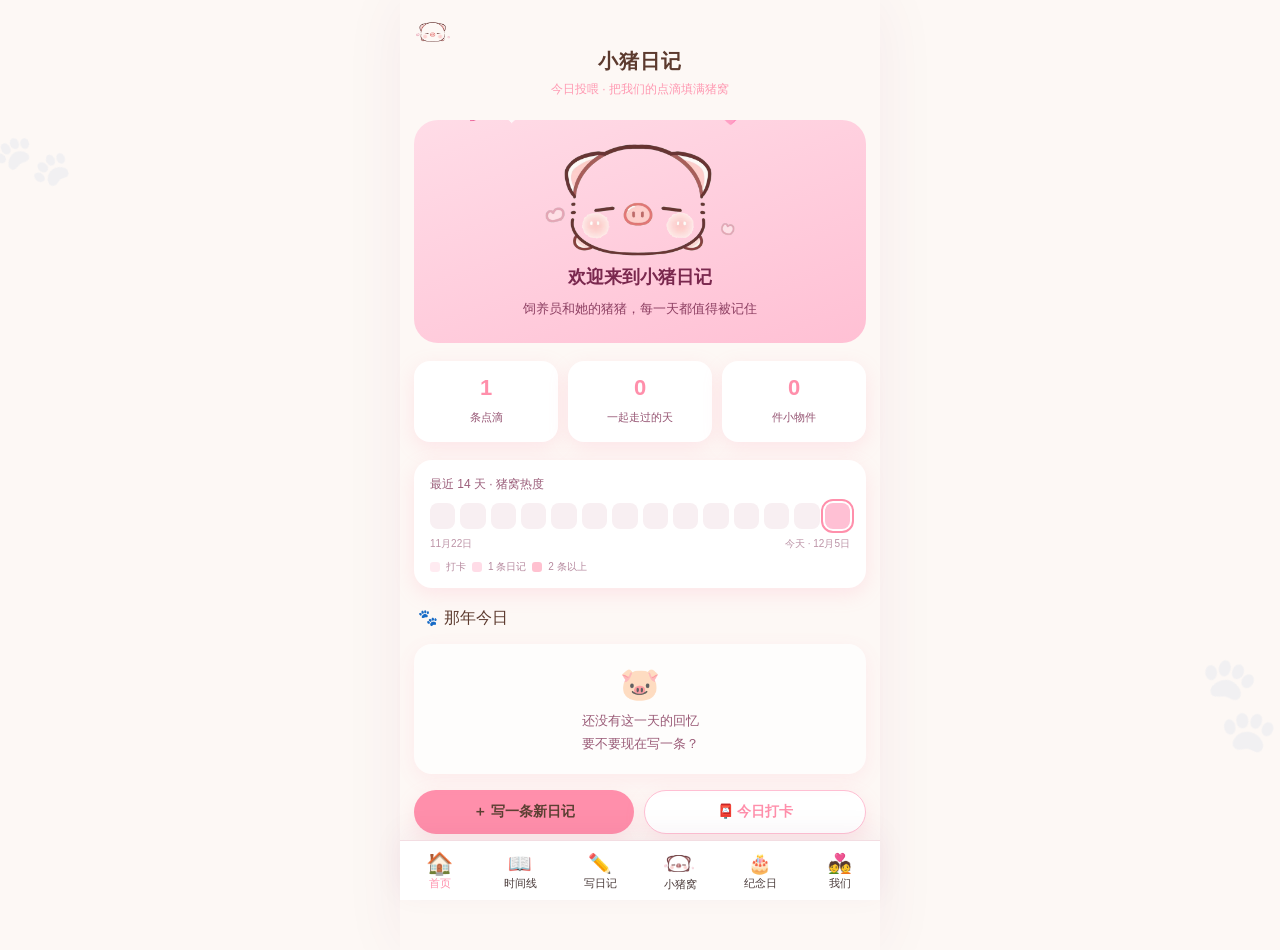
==== commit 0adeb565: "deploy: 小猪日记 v3.0（性能优化 + 按需加载 3D）· 2026-11-09 22:36" ====
--- a/index.html
+++ b/index.html
@@ -119,7 +119,7 @@
           <label for="e-tags">标签（用逗号分隔，可选）</label>
           <input id="e-tags" type="text" placeholder="例如：奶茶, 约会, 周末" autocomplete="off">
         </div>
-        <button class="btn block" type="submit" id="entry-submit"><img class="pig-ic" src="./img/pig-sm.png" alt=""> 小猪记下啦</button>
+        <button class="btn block" type="submit" id="entry-submit"><img class="pig-ic" src="./img/pig-ic.png" alt=""> 小猪记下啦</button>
         <button class="btn block ghost" type="button" id="entry-cancel" hidden>取消编辑</button>
       </form>
     </div>
@@ -256,7 +256,7 @@
   <section class="page" id="page-us" aria-label="我们">
     <div class="section-title"><span class="paw" aria-hidden="true">🐾</span>关于我们</div>
     <div class="card">
-      <div class="us-heart" aria-hidden="true"><img class="pig-ic" src="./img/pig-sm.png" alt="">💗<img class="pig-ic" src="./img/pig-sm.png" alt=""></div>
+      <div class="us-heart" aria-hidden="true"><img class="pig-heart" src="./img/pig-sm.png" alt="">💗<img class="pig-heart" src="./img/pig-sm.png" alt=""></div>
       <div class="us-names"><span id="us-a">小猪</span> &amp; <b id="us-b">饲养员</b></div>
       <div class="us-line">今日投喂 · 把猪窝填满</div>
       <div class="us-quote">"小猪今日心情：多云转晴，因为见到了饲养员。"</div>
@@ -270,7 +270,7 @@
           <label for="us-text-b">你的称呼</label>
           <input id="us-text-b" type="text" placeholder="饲养员" maxlength="20" autocomplete="off">
         </div>
-        <button class="btn block" type="submit"><img class="pig-ic" src="./img/pig-sm.png" alt=""> 保存称呼</button>
+        <button class="btn block" type="submit"><img class="pig-ic" src="./img/pig-ic.png" alt=""> 保存称呼</button>
       </form>
     </div>
 
@@ -278,7 +278,7 @@
       <div class="section-sub">🔗 两台手机同步</div>
       <p class="hint">连上之后，谁写的另一边几秒就能看到；<b>删除也会同步</b>。日记在本机加密后才上传，服务器只存乱码。</p>
       <div id="sync-off">
-        <button class="btn block" type="button" id="btn-sync-create"><img class="pig-ic" src="./img/pig-sm.png" alt=""> 我先开一个，生成配对码</button>
+        <button class="btn block" type="button" id="btn-sync-create"><img class="pig-ic" src="./img/pig-ic.png" alt=""> 我先开一个，生成配对码</button>
         <div class="field" style="margin-top:12px">
           <label for="sync-code">或者填对方给的配对码</label>
           <input id="sync-code" type="text" placeholder="XXXX-XXXX-XXXX-XXXX" maxlength="19" autocomplete="off" autocapitalize="characters" spellcheck="false">
@@ -324,12 +324,12 @@
     <button data-page="home" class="active" aria-current="page"><span class="ic" aria-hidden="true">🏠</span>首页</button>
     <button data-page="timeline"><span class="ic" aria-hidden="true">📖</span>时间线</button>
     <button data-page="write"><span class="ic" aria-hidden="true">✏️</span>写日记</button>
-    <button data-page="items"><span class="ic" aria-hidden="true"><img class="pig-ic" src="./img/pig-sm.png" alt=""></span>小猪窝</button>
+    <button data-page="items"><span class="ic" aria-hidden="true"><img class="pig-ic" src="./img/pig-ic.png" alt=""></span>小猪窝</button>
     <button data-page="milestone"><span class="ic" aria-hidden="true">🎂</span>纪念日</button>
     <button data-page="us"><span class="ic" aria-hidden="true">💑</span>我们</button>
   </nav>
 
-  <button id="toTop" title="回到顶部" aria-label="回到顶部"><img class="pig-ic" src="./img/pig-sm.png" alt=""></button>
+  <button id="toTop" title="回到顶部" aria-label="回到顶部"><img class="pig-ic" src="./img/pig-ic.png" alt=""></button>
   <div class="toast" id="toast" role="status" aria-live="polite"></div>
 
   <noscript><div class="card" style="margin-top:20px">这个页面需要开启 JavaScript 才能记录小猪日记</div></noscript>
--- a/css/style.css
+++ b/css/style.css
@@ -1,8 +1,8 @@
 /* ===== 小猪日记 · 样式 ===== */
 :root {
   --bg:        #FDF8F5;
-  --pink:      #F5C6D0;
-  --pink2:     #FFD6E0;
+  --pink:      #FFC0D4;
+  --pink2:     #FFDCE7;
   --pink-hot:  #FF8FAB;
   --press:     #7A284E;   /* 深压色：正文/日期 */
   --brown:     #5C3A2E;   /* 暖棕：标题强调 */
@@ -655,7 +655,7 @@
   font-size: 26px;
 }
 .us-heart img { width: 54px; height: auto; }
-.us-heart .pig-ic { width: 54px; height: 32px; vertical-align: middle; }
+.pig-heart { width: 54px; height: 32px; object-fit: contain; vertical-align: middle; }
 #toTop .pig-ic { width: 22px; height: 22px; margin: 0; vertical-align: middle; }
 .bottom-nav .ic .pig-ic { width: 20px; height: 20px; margin: 0; vertical-align: middle; }
 .bottom-nav button[data-page="items"] .ic { display: inline-flex; align-items: center; justify-content: center; }
--- a/css/pen.css
+++ b/css/pen.css
@@ -23,14 +23,14 @@
   justify-content: center;
   perspective: 900px;
   perspective-origin: 50% 78%;
-  background: linear-gradient(135deg, #D4C4FB 0%, #FBE4EC 100%);
+  background: linear-gradient(135deg, #FFC2D9 0%, #FFF0F6 100%);
   box-shadow: inset 0 1px 12px rgba(130, 132, 180, .10);
   transition: background .6s ease, filter .6s ease;
 }
 
 /* 睡觉时：天色暗下来，透出一点月光 */
 .pen-scene.sleeping {
-  background: linear-gradient(135deg, #BEA9EE 0%, #EFCBDD 100%);
+  background: linear-gradient(135deg, #F3B9CE 0%, #FDE4EC 100%);
   filter: saturate(.85);
 }
 .pen-scene.sleeping .pen-glow { opacity: 0; }
@@ -372,7 +372,7 @@
   right: 46px;
   bottom: 122px;
   font: 700 22px/1 Georgia, serif;
-  color: #8A6E9B;
+  color: #9C6E80;
   text-shadow: 0 2px 4px rgba(255, 255, 255, .8);
   opacity: 0;
   pointer-events: none;
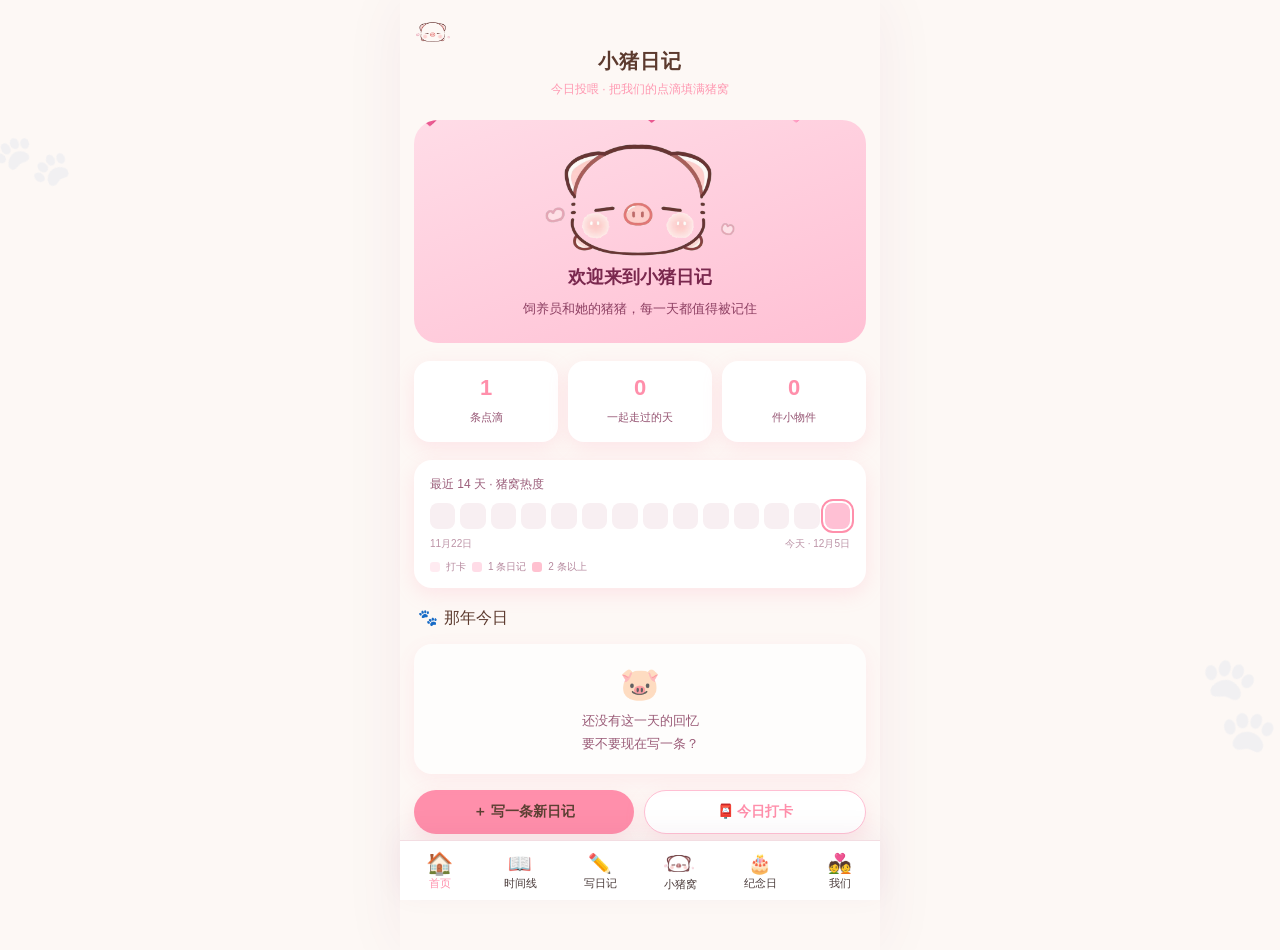
==== commit d02a7c40: "deploy: 小猪日记 v3.0（性能优化 + 按需加载 3D）· 2026-11-10 13:59" ====
--- a/index.html
+++ b/index.html
@@ -34,7 +34,7 @@
 
   <!-- ===== 顶部 ===== -->
   <header class="app-header">
-    <img class="pig-logo pig-art" src="./img/pig-sm.png" alt="" aria-hidden="true">
+    <img class="pig-logo pig-art" src="./img/pig-sm.png?v=8" alt="" aria-hidden="true">
     <h1>小猪日记</h1>
     <div class="sub">今日投喂 · 把我们的点滴填满猪窝</div>
   </header>
@@ -42,7 +42,7 @@
   <!-- ===== 首页 ===== -->
   <section class="page" id="page-home" aria-label="首页">
     <div class="hero">
-      <img class="big-pig pig-art" src="./img/pig.png" alt="" aria-hidden="true">
+      <img class="big-pig pig-art" src="./img/pig.png?v=8" alt="" aria-hidden="true">
       <h2>欢迎来到小猪日记</h2>
       <p>饲养员和她的猪猪，每一天都值得被记住</p>
       <div class="hearts" aria-hidden="true"></div>
@@ -119,7 +119,7 @@
           <label for="e-tags">标签（用逗号分隔，可选）</label>
           <input id="e-tags" type="text" placeholder="例如：奶茶, 约会, 周末" autocomplete="off">
         </div>
-        <button class="btn block" type="submit" id="entry-submit"><img class="pig-ic" src="./img/pig-ic.png" alt=""> 小猪记下啦</button>
+        <button class="btn block" type="submit" id="entry-submit"><img class="pig-ic" src="./img/pig-ic.png?v=8" alt=""> 小猪记下啦</button>
         <button class="btn block ghost" type="button" id="entry-cancel" hidden>取消编辑</button>
       </form>
     </div>
@@ -134,7 +134,7 @@
         <canvas class="pig-3d" id="pig3d" aria-hidden="true"></canvas>
         <span class="pig-shadow" aria-hidden="true"></span>
         <button class="pig pig-element" id="pig" type="button" aria-label="摸摸小猪的头">
-          <img class="pig-art pig-body" src="./img/pig.png" alt="" draggable="false">
+          <img class="pig-art pig-body" src="./img/pig.png?v=8" alt="" draggable="false">
           <span class="pig-crown" id="pig-crown" hidden>👑</span>
         </button>
         <span class="pig-zzz" id="pig-zzz" aria-hidden="true">z</span>
@@ -256,7 +256,7 @@
   <section class="page" id="page-us" aria-label="我们">
     <div class="section-title"><span class="paw" aria-hidden="true">🐾</span>关于我们</div>
     <div class="card">
-      <div class="us-heart" aria-hidden="true"><img class="pig-heart" src="./img/pig-sm.png" alt="">💗<img class="pig-heart" src="./img/pig-sm.png" alt=""></div>
+      <div class="us-heart" aria-hidden="true"><img class="pig-heart" src="./img/pig-sm.png?v=8" alt="">💗<img class="pig-heart" src="./img/pig-sm.png?v=8" alt=""></div>
       <div class="us-names"><span id="us-a">小猪</span> &amp; <b id="us-b">饲养员</b></div>
       <div class="us-line">今日投喂 · 把猪窝填满</div>
       <div class="us-quote">"小猪今日心情：多云转晴，因为见到了饲养员。"</div>
@@ -270,7 +270,7 @@
           <label for="us-text-b">你的称呼</label>
           <input id="us-text-b" type="text" placeholder="饲养员" maxlength="20" autocomplete="off">
         </div>
-        <button class="btn block" type="submit"><img class="pig-ic" src="./img/pig-ic.png" alt=""> 保存称呼</button>
+        <button class="btn block" type="submit"><img class="pig-ic" src="./img/pig-ic.png?v=8" alt=""> 保存称呼</button>
       </form>
     </div>
 
@@ -278,7 +278,7 @@
       <div class="section-sub">🔗 两台手机同步</div>
       <p class="hint">连上之后，谁写的另一边几秒就能看到；<b>删除也会同步</b>。日记在本机加密后才上传，服务器只存乱码。</p>
       <div id="sync-off">
-        <button class="btn block" type="button" id="btn-sync-create"><img class="pig-ic" src="./img/pig-ic.png" alt=""> 我先开一个，生成配对码</button>
+        <button class="btn block" type="button" id="btn-sync-create"><img class="pig-ic" src="./img/pig-ic.png?v=8" alt=""> 我先开一个，生成配对码</button>
         <div class="field" style="margin-top:12px">
           <label for="sync-code">或者填对方给的配对码</label>
           <input id="sync-code" type="text" placeholder="XXXX-XXXX-XXXX-XXXX" maxlength="19" autocomplete="off" autocapitalize="characters" spellcheck="false">
@@ -324,12 +324,12 @@
     <button data-page="home" class="active" aria-current="page"><span class="ic" aria-hidden="true">🏠</span>首页</button>
     <button data-page="timeline"><span class="ic" aria-hidden="true">📖</span>时间线</button>
     <button data-page="write"><span class="ic" aria-hidden="true">✏️</span>写日记</button>
-    <button data-page="items"><span class="ic" aria-hidden="true"><img class="pig-ic" src="./img/pig-ic.png" alt=""></span>小猪窝</button>
+    <button data-page="items"><span class="ic" aria-hidden="true"><img class="pig-ic" src="./img/pig-ic.png?v=8" alt=""></span>小猪窝</button>
     <button data-page="milestone"><span class="ic" aria-hidden="true">🎂</span>纪念日</button>
     <button data-page="us"><span class="ic" aria-hidden="true">💑</span>我们</button>
   </nav>
 
-  <button id="toTop" title="回到顶部" aria-label="回到顶部"><img class="pig-ic" src="./img/pig-ic.png" alt=""></button>
+  <button id="toTop" title="回到顶部" aria-label="回到顶部"><img class="pig-ic" src="./img/pig-ic.png?v=8" alt=""></button>
   <div class="toast" id="toast" role="status" aria-live="polite"></div>
 
   <noscript><div class="card" style="margin-top:20px">这个页面需要开启 JavaScript 才能记录小猪日记</div></noscript>
